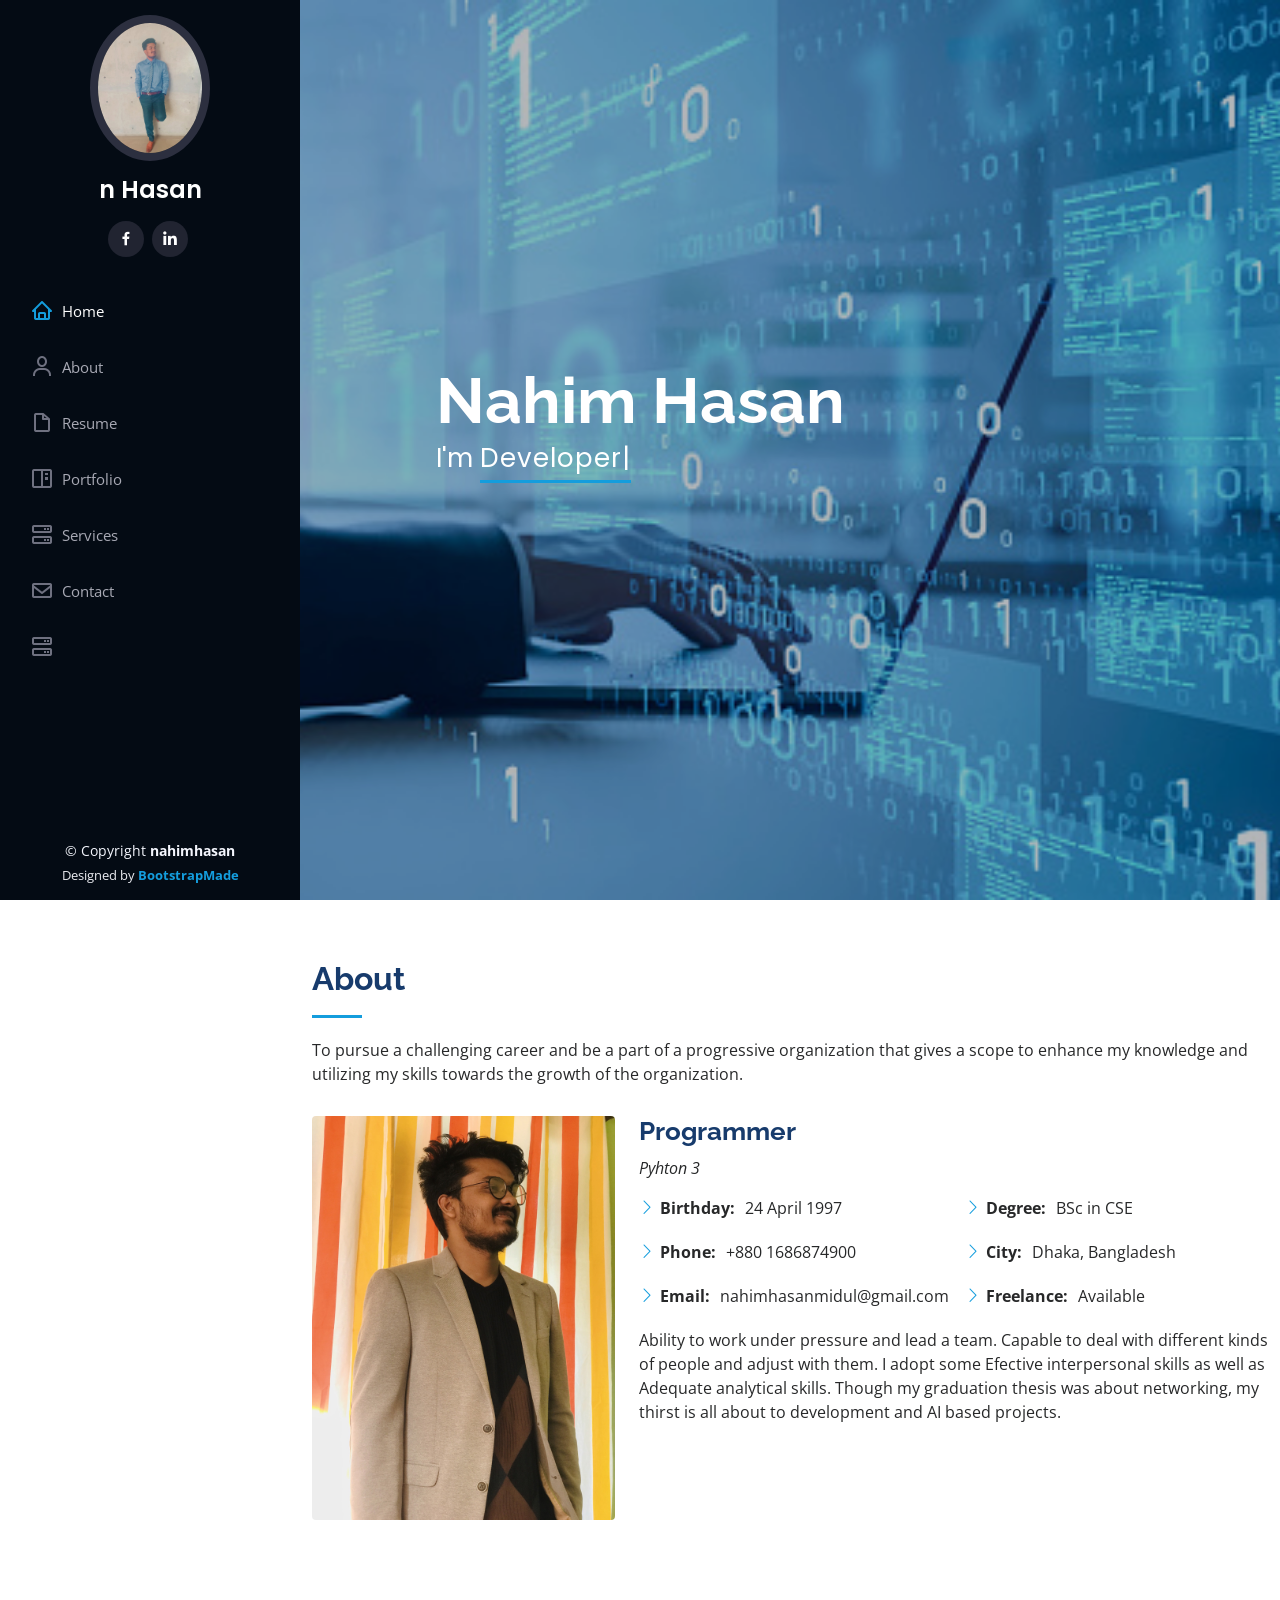
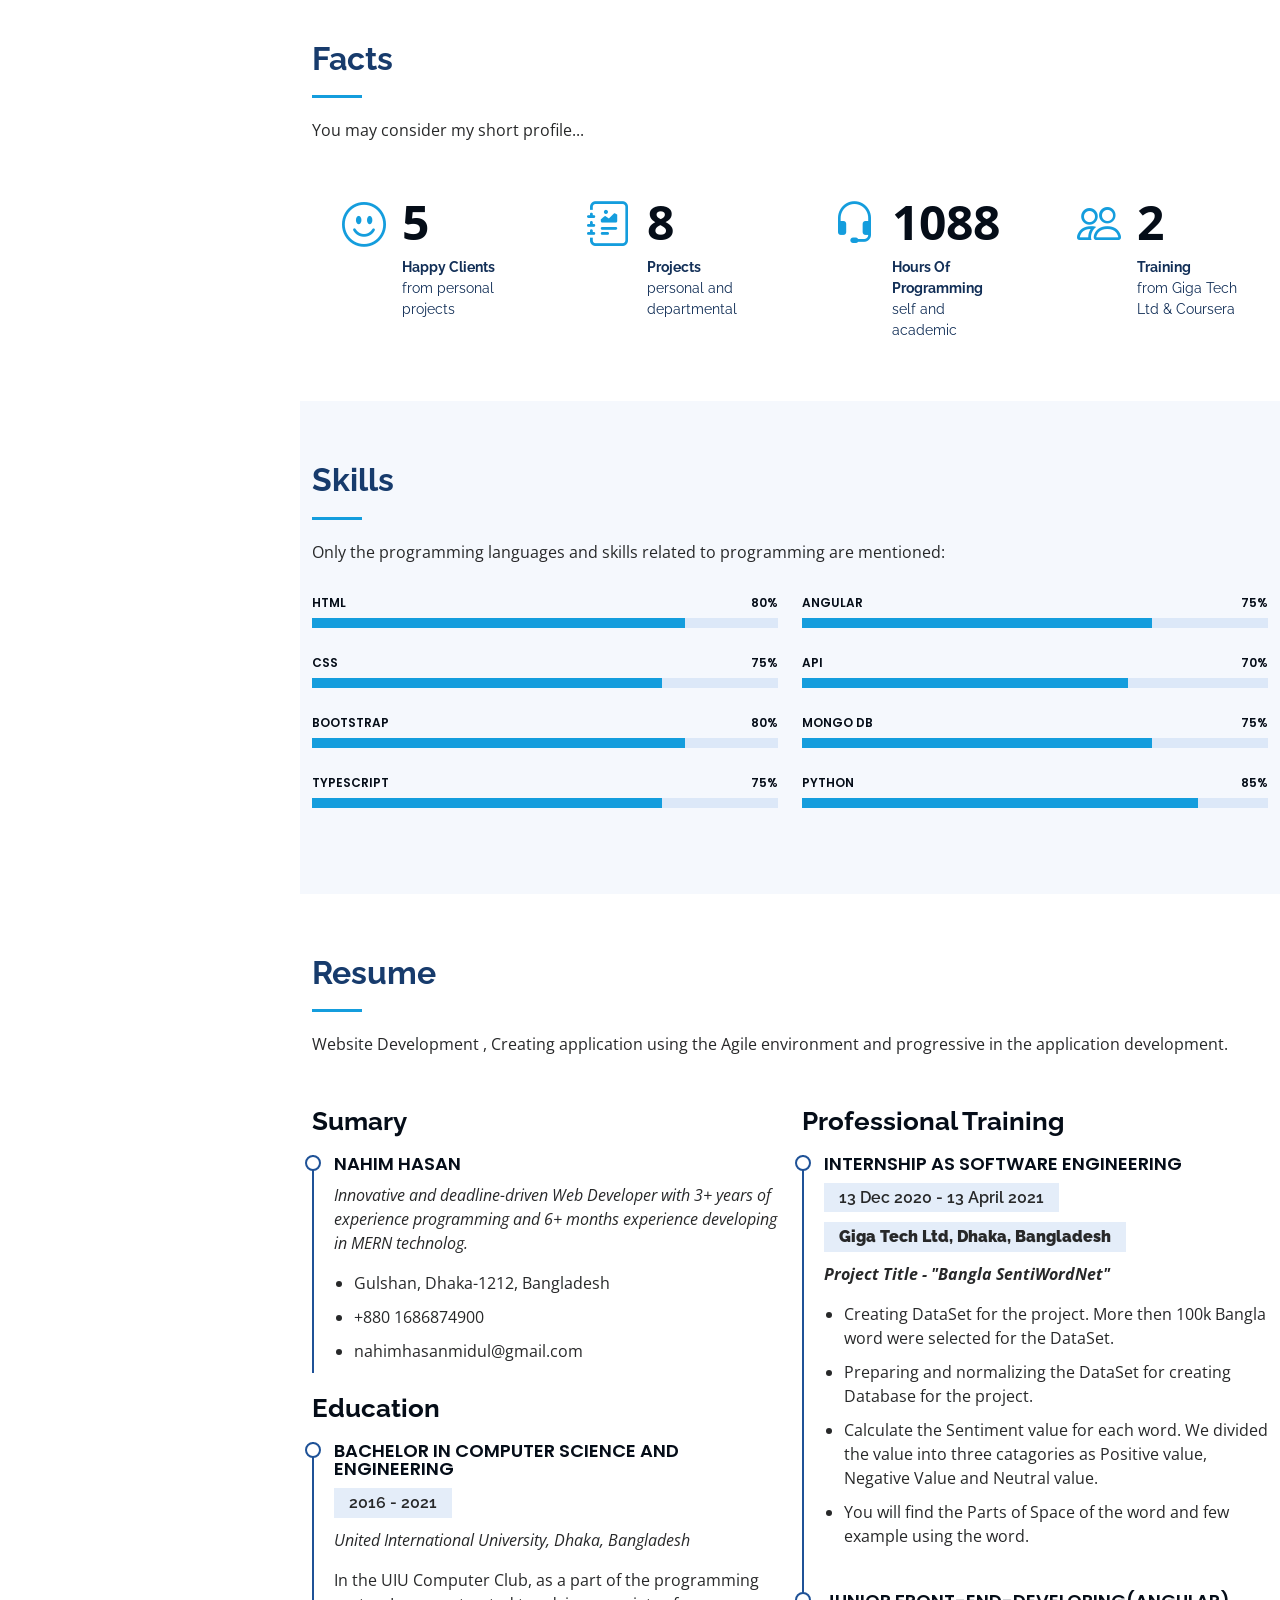
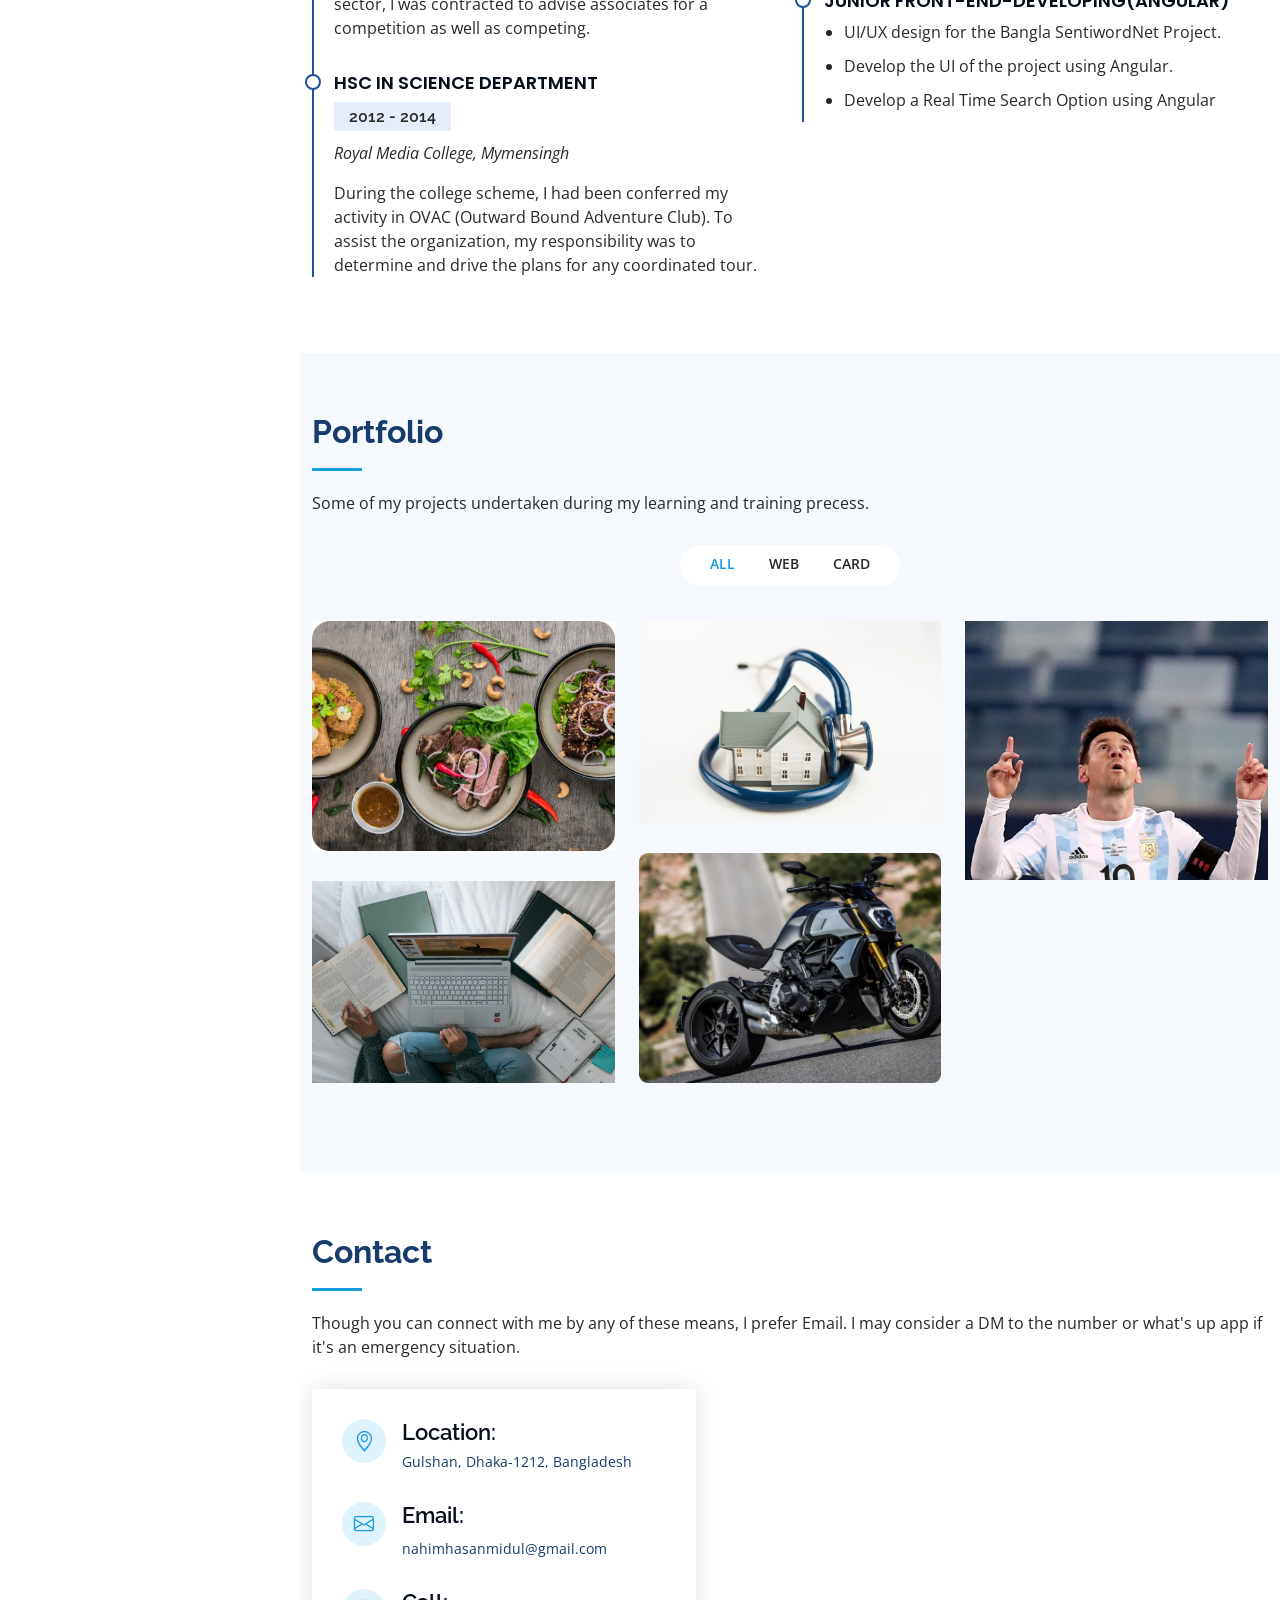
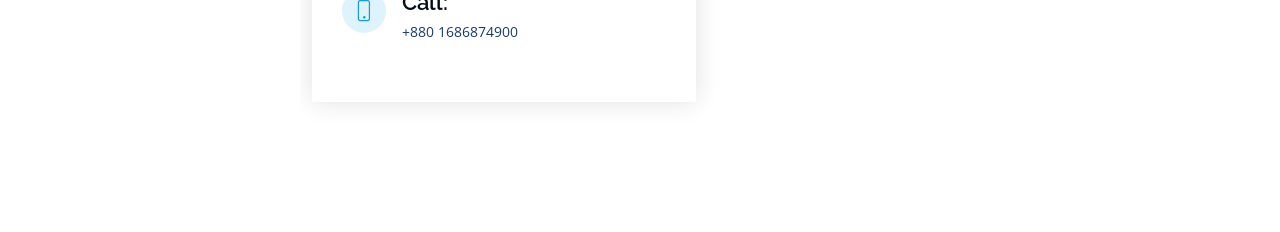
==== index.html @ bf4a4559 "first commit" ====
<!DOCTYPE html>
<html lang="en">
  <head>
    <meta charset="utf-8" />
    <meta content="width=device-width, initial-scale=1.0" name="viewport" />

    <title>NahimHasan - Portfolio</title>
    <meta content="" name="description" />
    <meta content="" name="keywords" />

    <!-- Favicons -->
    <link href="assets/img/favicon.png" rel="icon" />
    <link href="assets/img/apple-touch-icon.png" rel="apple-touch-icon" />

    <!-- Google Fonts -->
    <link
      href="https://fonts.googleapis.com/css?family=Open+Sans:300,300i,400,400i,600,600i,700,700i|Raleway:300,300i,400,400i,500,500i,600,600i,700,700i|Poppins:300,300i,400,400i,500,500i,600,600i,700,700i"
      rel="stylesheet"
    />

    <!-- Vendor CSS Files -->
    <link href="assets/vendor/aos/aos.css" rel="stylesheet" />
    <link
      href="assets/vendor/bootstrap/css/bootstrap.min.css"
      rel="stylesheet"
    />
    <link
      href="assets/vendor/bootstrap-icons/bootstrap-icons.css"
      rel="stylesheet"
    />
    <link href="assets/vendor/boxicons/css/boxicons.min.css" rel="stylesheet" />
    <link
      href="assets/vendor/glightbox/css/glightbox.min.css"
      rel="stylesheet"
    />
    <link href="assets/vendor/swiper/swiper-bundle.min.css" rel="stylesheet" />

    <!-- Template Main CSS File -->
    <link href="assets/css/style.css" rel="stylesheet" />
  </head>

  <body>
    <!-- ======= Mobile nav toggle button ======= -->
    <i class="bi bi-list mobile-nav-toggle d-xl-none"></i>

    <!-- ======= Header ======= -->
    <header id="header">
      <div class="d-flex flex-column">
        <div class="profile">
          <img
            src="assets/img/profile-img.jpg"
            alt=""
            class="img-fluid rounded-circle"
          />
          <h1 class="text-light"><a href="index.html">n Hasan</a></h1>
          <div class="social-links mt-3 text-center">
            <a
              href="https://www.facebook.com/nahimhasan.midul/"
              target="_blank"
              class="facebook"
              ><i class="bx bxl-facebook"></i
            ></a>
            <a
              href="https://www.linkedin.com/in/nahim-hasan-262433232/"
              target="_blank"
              class="linkedin"
              ><i class="bx bxl-linkedin"></i
            ></a>
          </div>
        </div>

        <nav id="navbar" class="nav-menu navbar">
          <ul>
            <li>
              <a href="#hero" class="nav-link scrollto active"
                ><i class="bx bx-home"></i> <span>Home</span></a
              >
            </li>
            <li>
              <a href="#about" class="nav-link scrollto"
                ><i class="bx bx-user"></i> <span>About</span></a
              >
            </li>
            <li>
              <a href="#resume" class="nav-link scrollto"
                ><i class="bx bx-file-blank"></i> <span>Resume</span></a
              >
            </li>
            <li>
              <a href="#portfolio" class="nav-link scrollto"
                ><i class="bx bx-book-content"></i> <span>Portfolio</span></a
              >
            </li>
            <li>
              <a href="#services" class="nav-link scrollto"
                ><i class="bx bx-server"></i> <span>Services</span></a
              >
            </li>

            <li>
              <a href="#contact" class="nav-link scrollto"
                ><i class="bx bx-envelope"></i> <span>Contact</span></a
              >
            </li>
            <li>
              <a href="#" class="nav-link scrollto"
                ><i class="bx bx-server"></i> <span></span
              ></a>
            </li>
          </ul>
        </nav>
        <!-- .nav-menu -->
      </div>
    </header>
    <!-- End Header -->

    <!-- ======= Hero Section ======= -->
    <section
      id="hero"
      class="d-flex flex-column justify-content-center align-items-center"
    >
      <div class="hero-container" data-aos="fade-in">
        <h1>Nahim Hasan</h1>
        <p>
          I'm
          <span class="typed" data-typed-items="Developer, Python Programmer"></span>
        </p>
      </div>
    </section>
    <!-- End Hero -->

    <main id="main">
      <!-- ======= About Section ======= -->
      <section id="about" class="about">
        <div class="container">
          <div class="section-title">
            <h2>About</h2>
            <p>
              To pursue a challenging career and be a part of a progressive organization
              that gives a scope to enhance my knowledge and utilizing my skills towards 
              the growth of the organization.
            </p>
          </div>

          <div class="row">
            <div class="col-lg-4" data-aos="fade-right">
              <img
                src="assets/img/profile-img2.jpg"
                class="img-fluid rounded"
                alt=""
              />
            </div>
            <div class="col-lg-8 pt-4 pt-lg-0 content" data-aos="fade-left">
              <h3>Programmer</h3>
              <p class="fst-italic">Pyhton 3</p>
              <div class="row">
                <div class="col-lg-6">
                  <ul>
                    <li>
                      <i class="bi bi-chevron-right"></i>
                      <strong>Birthday:</strong> <span>24 April 1997</span>
                    </li>
                    <li>
                      <i class="bi bi-chevron-right"></i>
                      <strong>Phone:</strong> <span>+880 1686874900</span>
                    </li>
                    <li>
                      <i class="bi bi-chevron-right"></i>
                      <strong>Email:</strong>
                      <span>nahimhasanmidul@gmail.com</span>
                    </li>
                  </ul>
                </div>
                <div class="col-lg-6">
                  <ul>
                    <li>
                      <i class="bi bi-chevron-right"></i>
                      <strong>Degree:</strong> <span>BSc in CSE</span>
                    </li>
                    <li>
                      <i class="bi bi-chevron-right"></i>
                      <strong>City:</strong> <span>Dhaka, Bangladesh</span>
                    </li>
                    <li>
                      <i class="bi bi-chevron-right"></i>
                      <strong>Freelance:</strong> <span>Available</span>
                    </li>
                  </ul>
                </div>
              </div>
              <p>
                Ability to work under pressure and lead a team. Capable to deal
                with different kinds of people and adjust with them. I adopt
                some Efective interpersonal skills as well as Adequate
                analytical skills. Though my graduation thesis was about
                networking, my thirst is all about to development and AI based
                projects.
              </p>
            </div>
          </div>
        </div>
      </section>
      <!-- End About Section -->

      <!-- ======= Facts Section ======= -->
      <section id="facts" class="facts">
        <div class="container">
          <div class="section-title">
            <h2>Facts</h2>
            <p>You may consider my short profile...</p>
          </div>

          <div class="row no-gutters">
            <div
              class="col-lg-3 col-md-6 d-md-flex align-items-md-stretch"
              data-aos="fade-up"
            >
              <div class="count-box">
                <i class="bi bi-emoji-smile"></i>
                <span
                  data-purecounter-start="0"
                  data-purecounter-end="5"
                  data-purecounter-duration=".5"
                  class="purecounter"
                ></span>
                <p>
                  <strong>Happy Clients</strong> <br />
                  from personal projects
                </p>
              </div>
            </div>

            <div
              class="col-lg-3 col-md-6 d-md-flex align-items-md-stretch"
              data-aos="fade-up"
              data-aos-delay="100"
            >
              <div class="count-box">
                <i class="bi bi-journal-richtext"></i>
                <span
                  data-purecounter-start="0"
                  data-purecounter-end="8"
                  data-purecounter-duration=".75"
                  class="purecounter"
                ></span>
                <p>
                  <strong>Projects</strong> <br />
                  personal and departmental
                </p>
              </div>
            </div>

            <div
              class="col-lg-3 col-md-6 d-md-flex align-items-md-stretch"
              data-aos="fade-up"
              data-aos-delay="200"
            >
              <div class="count-box">
                <i class="bi bi-headset"></i>
                <span
                  data-purecounter-start="0"
                  data-purecounter-end="1450"
                  data-purecounter-duration="1"
                  class="purecounter"
                ></span>
                <p>
                  <strong>Hours Of Programming</strong> <br />
                  self and academic
                </p>
              </div>
            </div>

            <div
              class="col-lg-3 col-md-6 d-md-flex align-items-md-stretch"
              data-aos="fade-up"
              data-aos-delay="300"
            >
              <div class="count-box">
                <i class="bi bi-people"></i>
                <span
                  data-purecounter-start="0"
                  data-purecounter-end="2"
                  data-purecounter-duration=".5"
                  class="purecounter"
                ></span>
                <p>
                  <strong>Training</strong> <br />
                  from Giga Tech Ltd & Coursera
                </p>
              </div>
            </div>
          </div>
        </div>
      </section>
      <!-- End Facts Section -->

      <!-- ======= Skills Section ======= -->
      <section id="skills" class="skills section-bg">
        <div class="container">
          <div class="section-title">
            <h2>Skills</h2>
            <p>
              Only the programming languages and skills related to programming
              are mentioned:
            </p>
          </div>

          <div class="row skills-content">
            <div class="col-lg-6" data-aos="fade-up">
              <div class="progress">
                <span class="skill">HTML <i class="val">80%</i></span>
                <div class="progress-bar-wrap">
                  <div
                    class="progress-bar"
                    role="progressbar"
                    aria-valuenow="80"
                    aria-valuemin="0"
                    aria-valuemax="100"
                  ></div>
                </div>
              </div>

              <div class="progress">
                <span class="skill">CSS <i class="val">75%</i></span>
                <div class="progress-bar-wrap">
                  <div
                    class="progress-bar"
                    role="progressbar"
                    aria-valuenow="75"
                    aria-valuemin="0"
                    aria-valuemax="100"
                  ></div>
                </div>
              </div>
              <div class="progress">
                <span class="skill">BOOTSTRAP <i class="val">80%</i></span>
                <div class="progress-bar-wrap">
                  <div
                    class="progress-bar"
                    role="progressbar"
                    aria-valuenow="80"
                    aria-valuemin="0"
                    aria-valuemax="100"
                  ></div>
                </div>
              </div>

              <div class="progress">
                <span class="skill">TypeScript <i class="val">75%</i></span>
                <div class="progress-bar-wrap">
                  <div
                    class="progress-bar"
                    role="progressbar"
                    aria-valuenow="75"
                    aria-valuemin="0"
                    aria-valuemax="100"
                  ></div>
                </div>
              </div>
            </div>

            <div class="col-lg-6" data-aos="fade-up" data-aos-delay="100">
              <div class="progress">
                <span class="skill">Angular <i class="val">75%</i></span>
                <div class="progress-bar-wrap">
                  <div
                    class="progress-bar"
                    role="progressbar"
                    aria-valuenow="75"
                    aria-valuemin="0"
                    aria-valuemax="100"
                  ></div>
                </div>
              </div>
              <div class="progress">
                <span class="skill">API <i class="val">70%</i></span>
                <div class="progress-bar-wrap">
                  <div
                    class="progress-bar"
                    role="progressbar"
                    aria-valuenow="70"
                    aria-valuemin="0"
                    aria-valuemax="100"
                  ></div>
                </div>
              </div>

              <div class="progress">
                <span class="skill">MONGO DB <i class="val">75%</i></span>
                <div class="progress-bar-wrap">
                  <div
                    class="progress-bar"
                    role="progressbar"
                    aria-valuenow="75"
                    aria-valuemin="0"
                    aria-valuemax="100"
                  ></div>
                </div>
              </div>

              <div class="progress">
                <span class="skill">Python <i class="val">85%</i></span>
                <div class="progress-bar-wrap">
                  <div
                    class="progress-bar"
                    role="progressbar"
                    aria-valuenow="85"
                    aria-valuemin="0"
                    aria-valuemax="100"
                  ></div>
                </div>
              </div>
            </div>
          </div>
        </div>
      </section>
      <!-- End Skills Section -->

      <!-- ======= Resume Section ======= -->
      <section id="resume" class="resume">
        <div class="container">
          <div class="section-title">
            <h2>Resume</h2>
            <p>
              Website Development , Creating application using the Agile
              environment and progressive in the application development.
            </p>
          </div>

          <div class="row">
            <div class="col-lg-6" data-aos="fade-up">
              <h3 class="resume-title">Sumary</h3>
              <div class="resume-item pb-0">
                <h4>Nahim Hasan</h4>
                <p>
                  <em
                    >Innovative and deadline-driven Web Developer with 3+ years
                    of experience programming and 6+ months experience
                    developing in MERN technolog.</em
                  >
                </p>
                <ul>
                  <li>Gulshan, Dhaka-1212, Bangladesh</li>
                  <li>+880 1686874900</li>
                  <li>nahimhasanmidul@gmail.com</li>
                </ul>
              </div>

              <h3 class="resume-title">Education</h3>
              <div class="resume-item">
                <h4>Bachelor in Computer Science and Engineering</h4>
                <h5>2016 - 2021</h5>
                <p>
                  <em>United International University, Dhaka, Bangladesh</em>
                </p>
                <p>
                  In the UIU Computer Club, as a part of the programming sector,
                  I was contracted to advise associates for a competition as
                  well as competing.
                </p>
              </div>
              <div class="resume-item">
                <h4>HSC in Science Department</h4>
                <h5>2012 - 2014</h5>
                <p><em>Royal Media College, Mymensingh</em></p>
                <p>
                  During the college scheme, I had been conferred my activity in
                  OVAC (Outward Bound Adventure Club). To assist the
                  organization, my responsibility was to determine and drive the
                  plans for any coordinated tour.
                </p>
              </div>
            </div>
            <div class="col-lg-6" data-aos="fade-up" data-aos-delay="100">
              <h3 class="resume-title">Professional Training</h3>
              <div class="resume-item">
                <h4>Internship as Software Engineering</h4>
                <h5> 13 Dec 2020 - 13 April 2021 </h5>
                <h5> <b>Giga Tech Ltd, Dhaka, Bangladesh </b></h5>
                <p><em> <b>Project Title - "Bangla SentiWordNet" </b></em></p>
                <ul>
                  <li>
                    Creating DataSet for the project. More then 100k Bangla word were selected for the DataSet. 
                  </li>
                  <li>
                    Preparing and normalizing the DataSet for creating Database for the project. 
                  </li>
                  <li>
                    Calculate the Sentiment value for each word. We divided the value into three catagories as 
                    Positive value, Negative Value and Neutral value.
                  </li>
                  <li>
                    You will find the Parts of Space of the word and few example using the word. 
                  </li>
                </ul>
              </div>
              <div class="resume-item">
                <h4>Junior Front-End-Developing(Angular)</h4>
                <ul>
                  <li>
                    UI/UX design for the Bangla SentiwordNet Project.
                  </li>
                  <li>
                    Develop the UI of the project using Angular.
                  </li>
                  <li>
                    Develop a Real Time Search Option using Angular
                  </li>
                </ul>
              </div>
            </div>
          </div>
        </div>
      </section>
      <!-- End Resume Section -->

      <!-- ======= Portfolio Section ======= -->
      <section id="portfolio" class="portfolio section-bg">
        <div class="container">
          <div class="section-title">
            <h2>Portfolio</h2>
            <p>
              Some of my projects undertaken during my learning and training
              precess.
            </p>
          </div>

          <div class="row" data-aos="fade-up">
            <div class="col-lg-12 d-flex justify-content-center">
              <ul id="portfolio-flters">
                <li data-filter="*" class="filter-active">All</li>
                <li data-filter=".filter-web">Web</li>
                <li data-filter=".filter-card">Card</li>
              </ul>
            </div>
          </div>

          <div
            class="row portfolio-container"
            data-aos="fade-up"
            data-aos-delay="100"
          >
            <div class="col-lg-4 col-md-6 portfolio-item filter-web">
              <div class="portfolio-wrap">
                <img
                  src="assets/img/food-network/Project Cover1.jpg"
                  class="img-fluid"
                  alt=""
                />
                <div class="portfolio-links">
                  <a
                    href="assets/img/food-network/Project Cover1.jpg"
                    data-gallery="portfolioGallery"
                    class="portfolio-lightbox"
                    title="Website of a food network !"
                    ><i class="bx bx-plus"></i
                  ></a>
                  <a
                    href=""
                    target="_blank"
                    title="More Details"
                    ><i class="bx bx-link"></i
                  ></a>
                </div>
              </div>
            </div>

            <div class="col-lg-4 col-md-6 portfolio-item filter-web">
              <div class="portfolio-wrap">
                <img src="assets/img/medL/medL1.png" class="img-fluid" alt="" />
                <div class="portfolio-links">
                  <a
                    href="assets/img/medL/medL1.png"
                    data-gallery="portfolioGallery"
                    class="portfolio-lightbox"
                    title="Website of a medical system !"
                    ><i class="bx bx-plus"></i
                  ></a>
                  <a
                    href=""
                    target="_blank"
                    title="More Details"
                    ><i class="bx bx-link"></i
                  ></a>
                </div>
              </div>
            </div>

            <div class="col-lg-4 col-md-6 portfolio-item filter-card">
              <div class="portfolio-wrap">
                <img
                  src="assets/img/players/player-2.png"
                  class="img-fluid"
                  alt=""
                />
                <div class="portfolio-links">
                  <a
                    href="assets/img/players/player-2.png"
                    data-gallery="portfolioGallery"
                    class="portfolio-lightbox"
                    title="Card of top football players !"
                    ><i class="bx bx-plus"></i
                  ></a>
                  <a
                    href=""
                    target="_blank"
                    title="More Details"
                    ><i class="bx bx-link"></i
                  ></a>
                </div>
              </div>
            </div>

            <div class="col-lg-4 col-md-6 portfolio-item filter-card">
              <div class="portfolio-wrap">
                <img
                  src="assets/img/bike/bike-1.png"
                  class="img-fluid"
                  alt=""
                />
                <div class="portfolio-links">
                  <a
                    href="assets/img/bike/bike-1.png"
                    data-gallery="portfolioGallery"
                    class="portfolio-lightbox"
                    title="Card of a bike store !"
                    ><i class="bx bx-plus"></i
                  ></a>
                  <a
                    href=""
                    target="_blank"
                    title="More Details"
                    ><i class="bx bx-link"></i
                  ></a>
                </div>
              </div>
            </div>

            <div class="col-lg-4 col-md-6 portfolio-item filter-web">
              <div class="portfolio-wrap">
                <img
                  src="assets/img/Esoft-skill/soft-skill1.png"
                  class="img-fluid"
                  alt=""
                />
                <div class="portfolio-links">
                  <a
                    href="assets/img/Esoft-skill/soft-skill1.png"
                    data-gallery="portfolioGallery"
                    class="portfolio-lightbox"
                    title="Website of a soft-skill development organization !"
                    ><i class="bx bx-plus"></i
                  ></a>
                  <a
                    href=""
                    target="_blank"
                    title="More Details"
                    ><i class="bx bx-link"></i
                  ></a>
                </div>
              </div>
            </div>
          </div>
        </div>
      </section>
      <!-- End Portfolio Section -->

      <!-- ======= Contact Section ======= -->
      <section id="contact" class="contact">
        <div class="container">
          <div class="section-title">
            <h2>Contact</h2>
            <p>
              Though you can connect with me by any of these means, I prefer
              Email. I may consider a DM to the number or what's up app if it's
              an emergency situation.
            </p>
          </div>

          <div class="row" data-aos="fade-in">
            <div class="col-lg-5 d-flex align-items-stretch">
              <div class="info">
                <div class="address">
                  <i class="bi bi-geo-alt"></i>
                  <h4>Location:</h4>
                  <p>Gulshan, Dhaka-1212, Bangladesh</p>
                </div>

                <div class="email">
                  <i class="bi bi-envelope"></i>
                  <h4>Email:</h4>
                  <p>nahimhasanmidul@gmail.com</p>
                </div>

                <div class="phone">
                  <i class="bi bi-phone"></i>
                  <h4>Call:</h4>
                  <p>+880 1686874900</p>
                </div>
              </div>
            </div>

            <div class="col-lg-7 mt-5 mt-lg-0 d-flex align-items-stretch">
              <iframe
                src="https://www.google.com/maps/embed?pb=!1m18!1m12!1m3!1d42027.10940700553!2d90.3934902968884!3d23.79248331293445!2m3!1f0!2f0!3f0!3m2!1i1024!2i768!4f13.1!3m3!1m2!1s0x3755c7a0f70deb73%3A0x30c36498f90fe23!2sGulshan%2C%20Dhaka!5e0!3m2!1sen!2sbd!4v1635110805602!5m2!1sen!2sbd"
                frameborder="0"
                style="border: 0; width: 100%; height: 300px"
                allowfullscreen
              ></iframe>
              <!-- <form
                action="forms/contact.php"
                method="post"
                role="form"
                class="php-email-form"
              >
                <div class="row">
                  <div class="form-group col-md-6">
                    <label for="name">Your Name</label>
                    <input
                      type="text"
                      name="name"
                      class="form-control"
                      id="name"
                      required
                    />
                  </div>
                  <div class="form-group col-md-6">
                    <label for="name">Your Email</label>
                    <input
                      type="email"
                      class="form-control"
                      name="email"
                      id="email"
                      required
                    />
                  </div>
                </div>
                <div class="form-group">
                  <label for="name">Subject</label>
                  <input
                    type="text"
                    class="form-control"
                    name="subject"
                    id="subject"
                    required
                  />
                </div>
                <div class="form-group">
                  <label for="name">Message</label>
                  <textarea
                    class="form-control"
                    name="message"
                    rows="10"
                    required
                  ></textarea>
                </div>
                <div class="my-3">
                  <div class="loading">Loading</div>
                  <div class="error-message"></div>
                  <div class="sent-message">
                    Your message has been sent. Thank you!
                  </div>
                </div>
                <div class="text-center">
                  <button type="submit">Send Message</button>
                </div>
              </form> -->
            </div>
          </div>
        </div>
      </section>
      <!-- End Contact Section -->
    </main>
    <!-- End #main -->

    <!-- ======= Footer ======= -->
    <footer id="footer">
      <div class="container">
        <div class="copyright">
          &copy; Copyright <strong><span>nahimhasan</span></strong>
        </div>
        <div class="credits">
          Designed by
          <a href="https://bootstrapmade.com/"> <b>BootstrapMade</b> </a>
        </div>
      </div>
    </footer>
    <!-- End  Footer -->

    <a
      href="#"
      class="back-to-top d-flex align-items-center justify-content-center"
      ><i class="bi bi-arrow-up-short"></i
    ></a>

    <!-- Vendor JS Files -->
    <script src="assets/vendor/aos/aos.js"></script>
    <script src="assets/vendor/bootstrap/js/bootstrap.bundle.min.js"></script>
    <script src="assets/vendor/glightbox/js/glightbox.min.js"></script>
    <script src="assets/vendor/isotope-layout/isotope.pkgd.min.js"></script>
    <script src="assets/vendor/php-email-form/validate.js"></script>
    <script src="assets/vendor/purecounter/purecounter.js"></script>
    <script src="assets/vendor/swiper/swiper-bundle.min.js"></script>
    <script src="assets/vendor/typed.js/typed.min.js"></script>
    <script src="assets/vendor/waypoints/noframework.waypoints.js"></script>

    <!-- Template Main JS File -->
    <script src="assets/js/main.js"></script>
  </body>
</html>
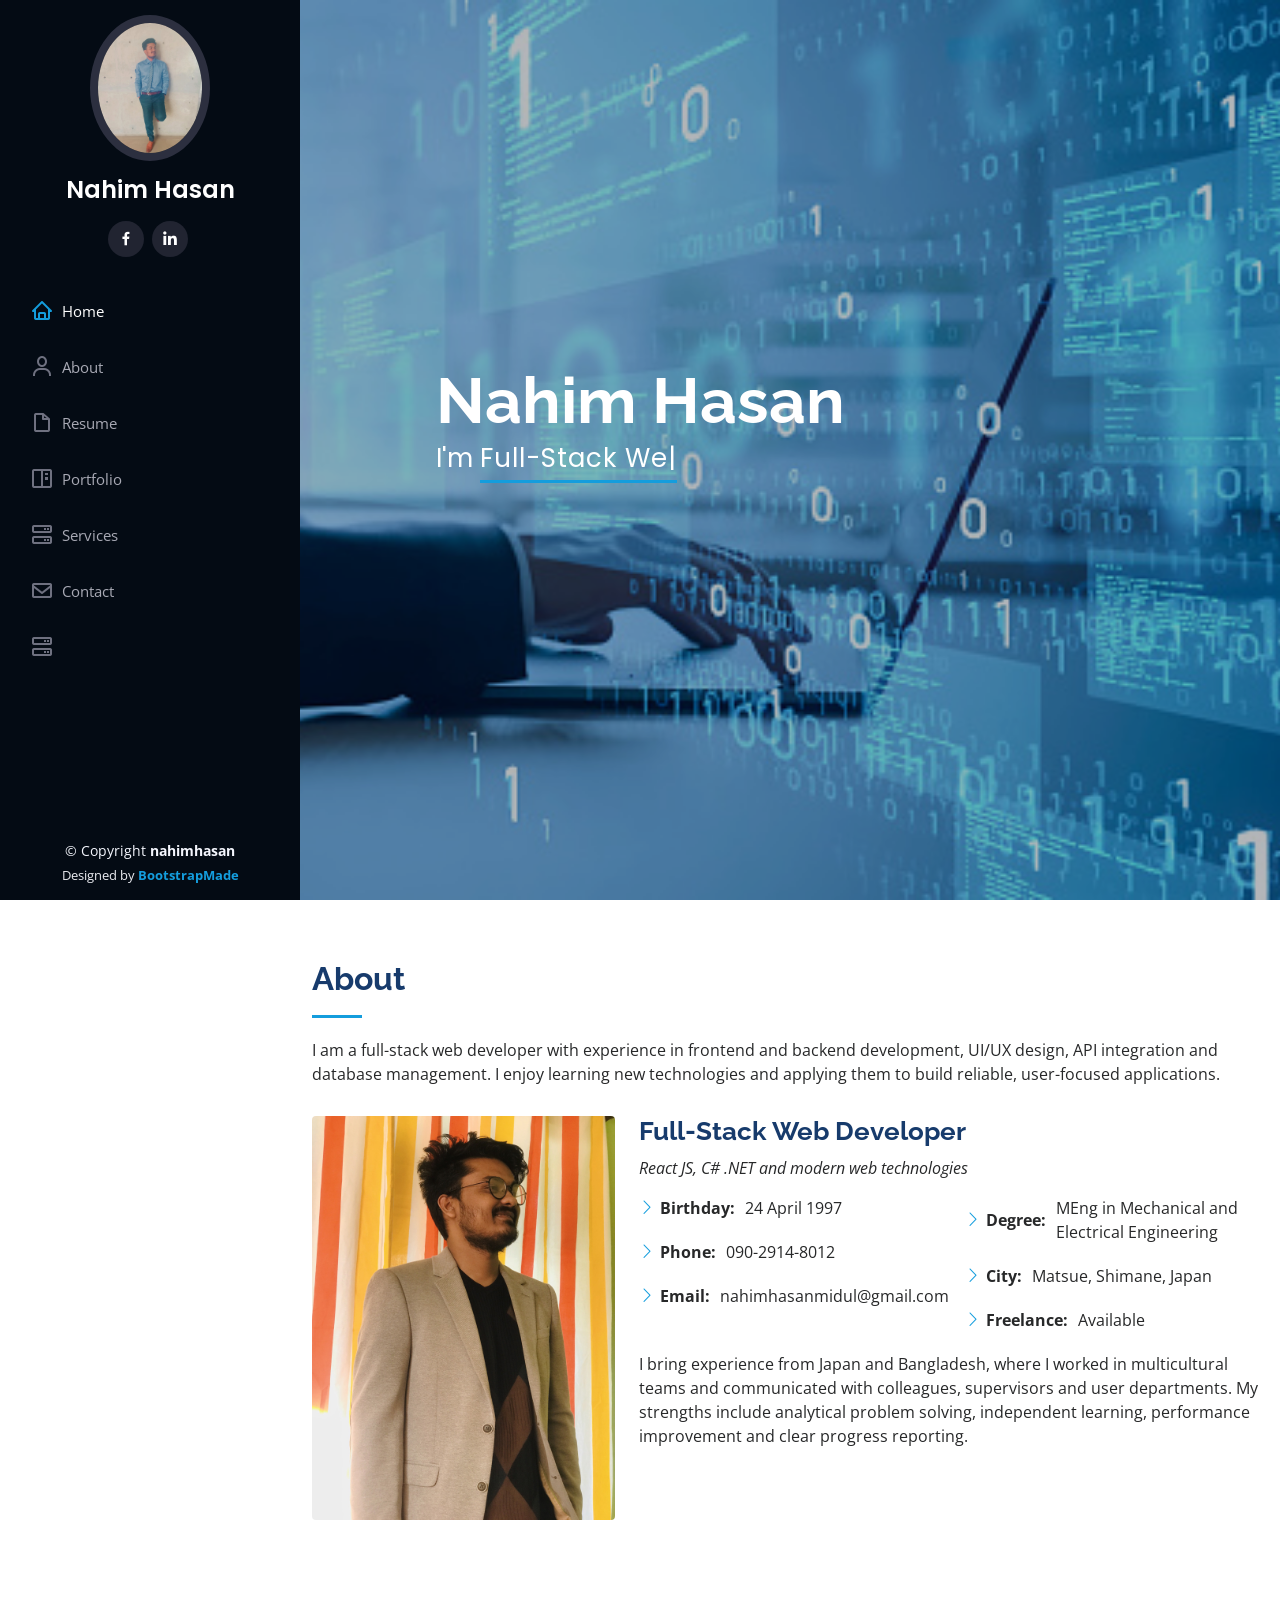
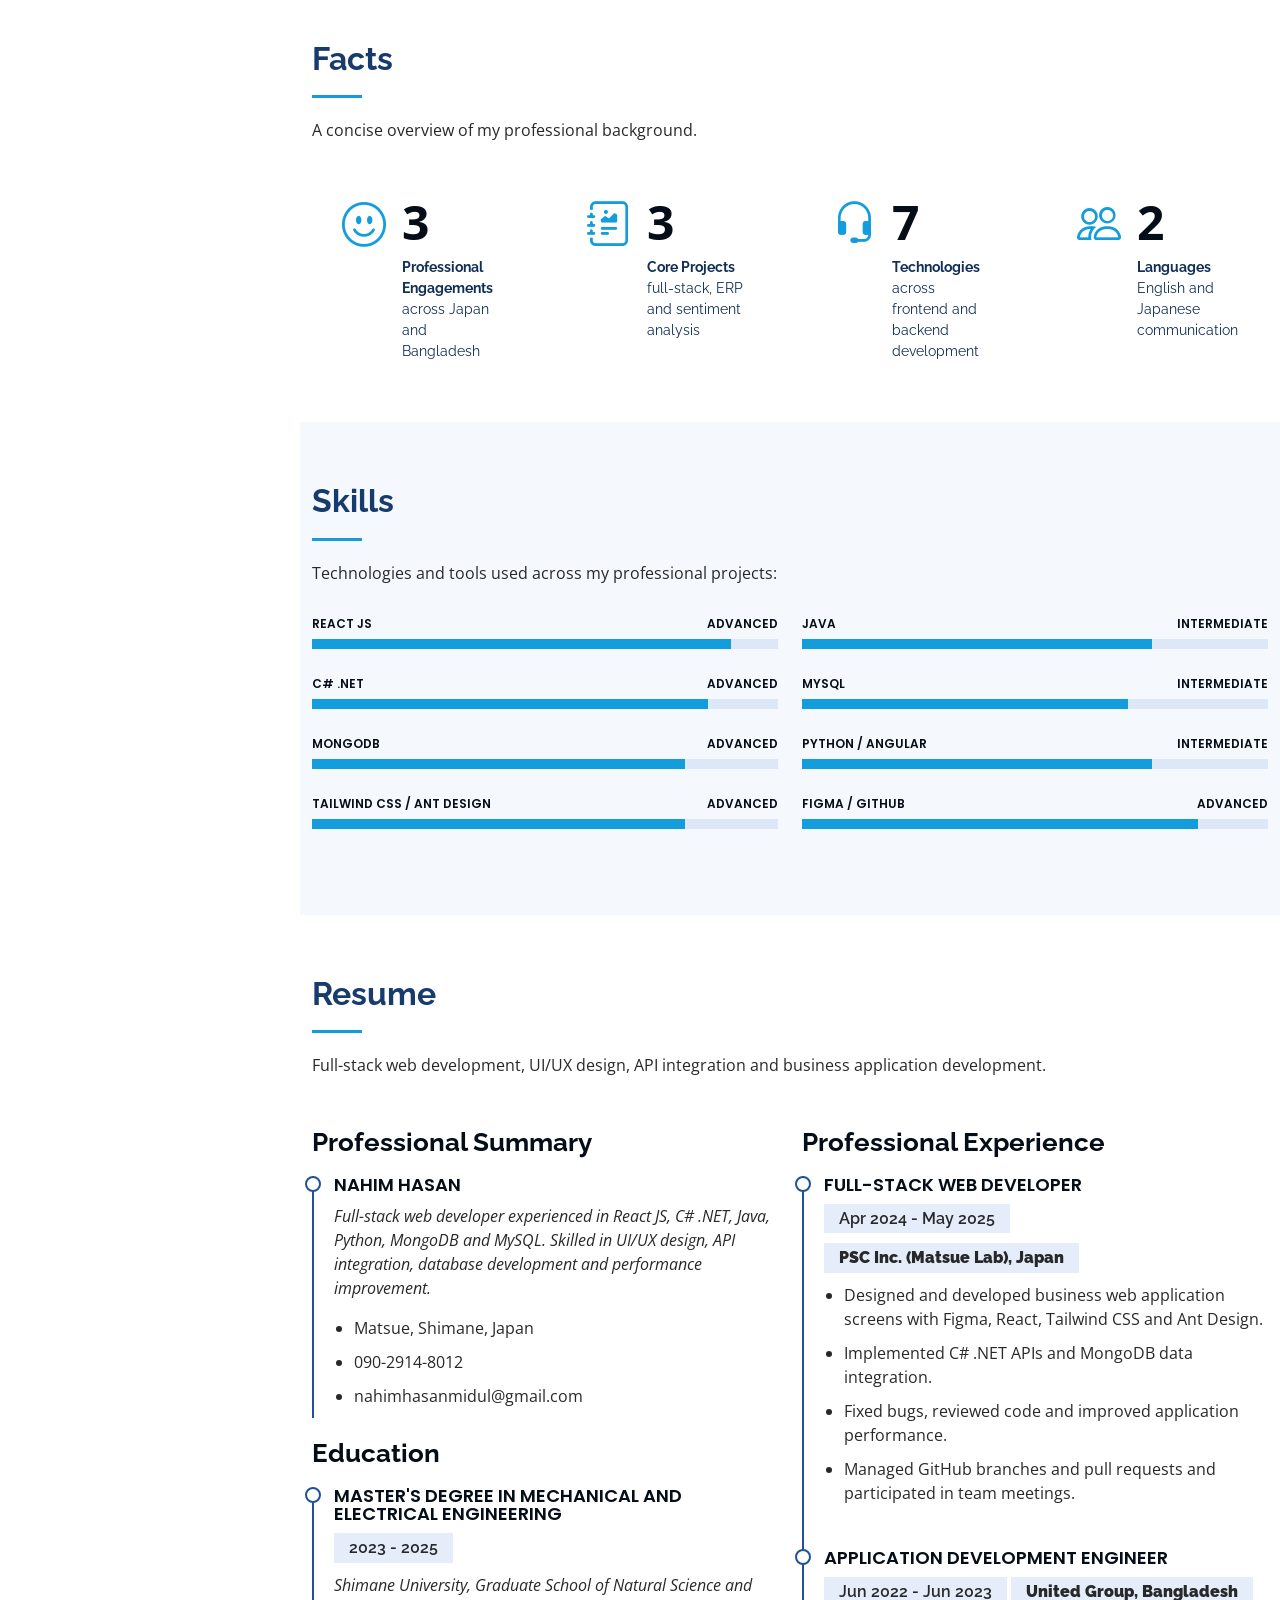
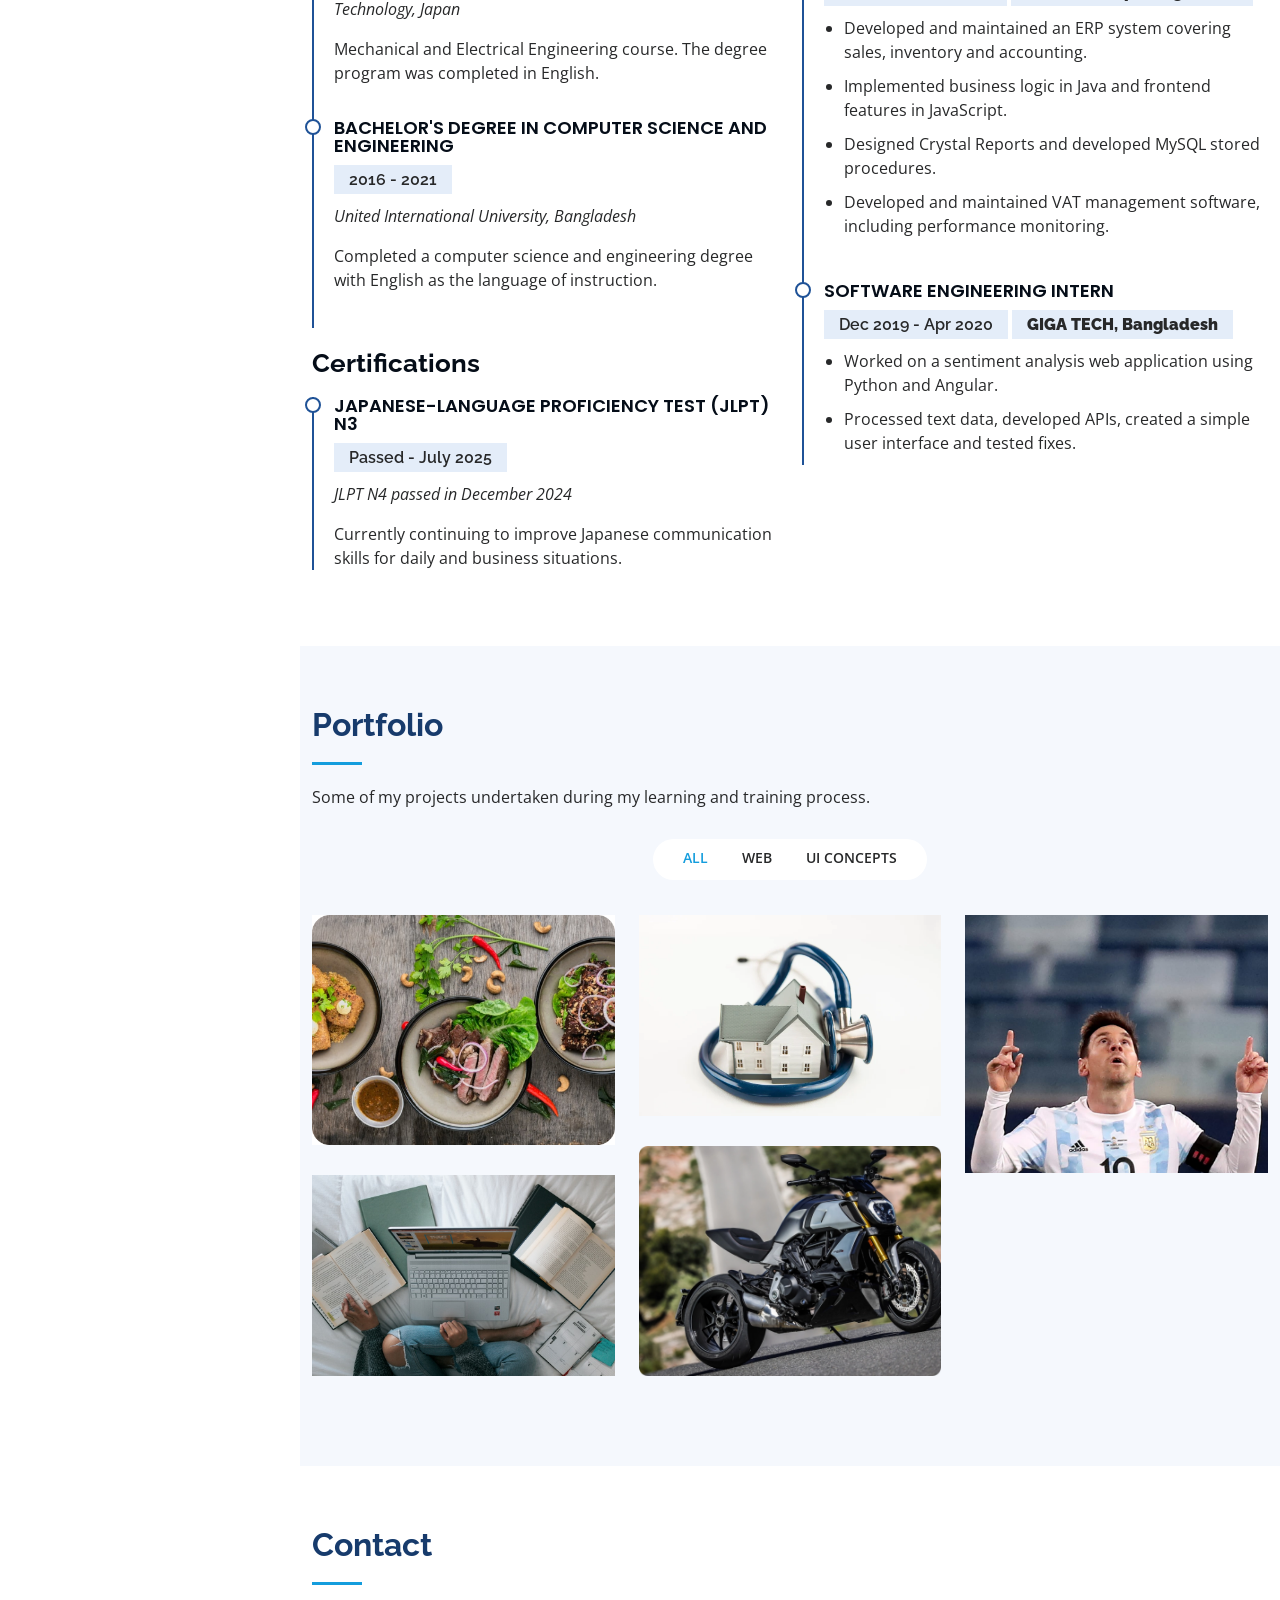
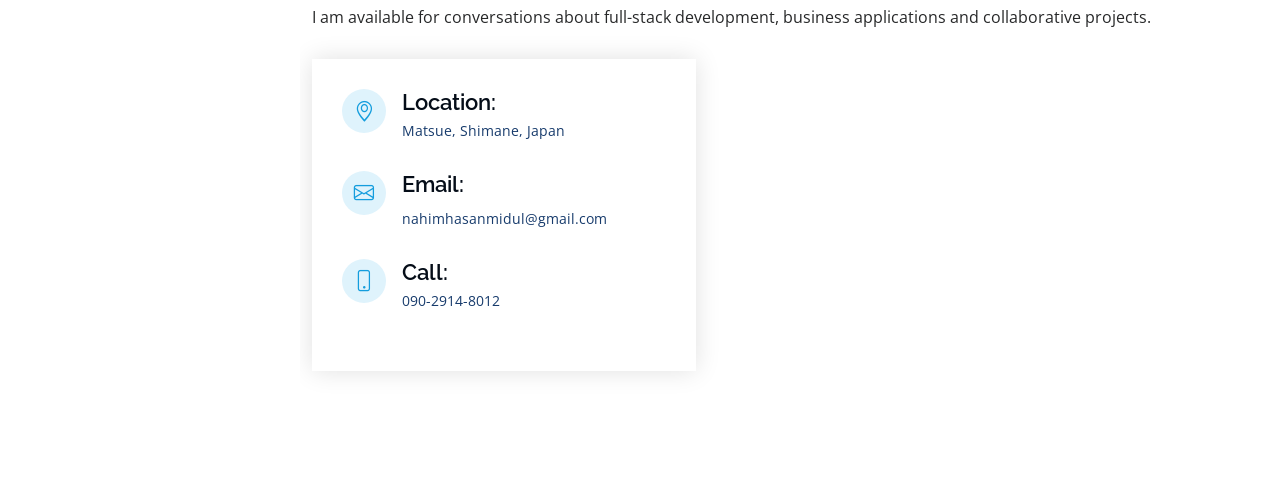
==== commit 7b4edf30: "Update portfolio with English resume content" ====
--- a/index.html
+++ b/index.html
@@ -4,9 +4,9 @@
     <meta charset="utf-8" />
     <meta content="width=device-width, initial-scale=1.0" name="viewport" />
 
-    <title>NahimHasan - Portfolio</title>
-    <meta content="" name="description" />
-    <meta content="" name="keywords" />
+    <title>Nahim Hasan | Full-Stack Web Developer</title>
+    <meta content="Portfolio of Nahim Hasan, a full-stack web developer with experience in React, C# .NET, Java, Python and database development." name="description" />
+    <meta content="Nahim Hasan, full-stack developer, React, C# .NET, MongoDB, Java, Python" name="keywords" />
 
     <!-- Favicons -->
     <link href="assets/img/favicon.png" rel="icon" />
@@ -52,7 +52,7 @@
             alt=""
             class="img-fluid rounded-circle"
           />
-          <h1 class="text-light"><a href="index.html">n Hasan</a></h1>
+          <h1 class="text-light"><a href="index.html">Nahim Hasan</a></h1>
           <div class="social-links mt-3 text-center">
             <a
               href="https://www.facebook.com/nahimhasan.midul/"
@@ -123,7 +123,7 @@
         <h1>Nahim Hasan</h1>
         <p>
           I'm
-          <span class="typed" data-typed-items="Developer, Python Programmer"></span>
+          <span class="typed" data-typed-items="Full-Stack Web Developer, React Developer, C# .NET Developer"></span>
         </p>
       </div>
     </section>
@@ -136,9 +136,9 @@
           <div class="section-title">
             <h2>About</h2>
             <p>
-              To pursue a challenging career and be a part of a progressive organization
-              that gives a scope to enhance my knowledge and utilizing my skills towards 
-              the growth of the organization.
+              I am a full-stack web developer with experience in frontend and backend development,
+              UI/UX design, API integration and database management. I enjoy learning new
+              technologies and applying them to build reliable, user-focused applications.
             </p>
           </div>
 
@@ -151,8 +151,8 @@
               />
             </div>
             <div class="col-lg-8 pt-4 pt-lg-0 content" data-aos="fade-left">
-              <h3>Programmer</h3>
-              <p class="fst-italic">Pyhton 3</p>
+              <h3>Full-Stack Web Developer</h3>
+              <p class="fst-italic">React JS, C# .NET and modern web technologies</p>
               <div class="row">
                 <div class="col-lg-6">
                   <ul>
@@ -162,7 +162,7 @@
                     </li>
                     <li>
                       <i class="bi bi-chevron-right"></i>
-                      <strong>Phone:</strong> <span>+880 1686874900</span>
+                      <strong>Phone:</strong> <span>090-2914-8012</span>
                     </li>
                     <li>
                       <i class="bi bi-chevron-right"></i>
@@ -175,11 +175,11 @@
                   <ul>
                     <li>
                       <i class="bi bi-chevron-right"></i>
-                      <strong>Degree:</strong> <span>BSc in CSE</span>
+                      <strong>Degree:</strong> <span>MEng in Mechanical and Electrical Engineering</span>
                     </li>
                     <li>
                       <i class="bi bi-chevron-right"></i>
-                      <strong>City:</strong> <span>Dhaka, Bangladesh</span>
+                      <strong>City:</strong> <span>Matsue, Shimane, Japan</span>
                     </li>
                     <li>
                       <i class="bi bi-chevron-right"></i>
@@ -189,12 +189,10 @@
                 </div>
               </div>
               <p>
-                Ability to work under pressure and lead a team. Capable to deal
-                with different kinds of people and adjust with them. I adopt
-                some Efective interpersonal skills as well as Adequate
-                analytical skills. Though my graduation thesis was about
-                networking, my thirst is all about to development and AI based
-                projects.
+                I bring experience from Japan and Bangladesh, where I worked in multicultural
+                teams and communicated with colleagues, supervisors and user departments.
+                My strengths include analytical problem solving, independent learning,
+                performance improvement and clear progress reporting.
               </p>
             </div>
           </div>
@@ -207,7 +205,7 @@
         <div class="container">
           <div class="section-title">
             <h2>Facts</h2>
-            <p>You may consider my short profile...</p>
+            <p>A concise overview of my professional background.</p>
           </div>
 
           <div class="row no-gutters">
@@ -219,13 +217,13 @@
                 <i class="bi bi-emoji-smile"></i>
                 <span
                   data-purecounter-start="0"
-                  data-purecounter-end="5"
+                  data-purecounter-end="3"
                   data-purecounter-duration=".5"
                   class="purecounter"
                 ></span>
                 <p>
-                  <strong>Happy Clients</strong> <br />
-                  from personal projects
+                  <strong>Professional Engagements</strong> <br />
+                  across Japan and Bangladesh
                 </p>
               </div>
             </div>
@@ -239,13 +237,13 @@
                 <i class="bi bi-journal-richtext"></i>
                 <span
                   data-purecounter-start="0"
-                  data-purecounter-end="8"
+                  data-purecounter-end="3"
                   data-purecounter-duration=".75"
                   class="purecounter"
                 ></span>
                 <p>
-                  <strong>Projects</strong> <br />
-                  personal and departmental
+                  <strong>Core Projects</strong> <br />
+                  full-stack, ERP and sentiment analysis
                 </p>
               </div>
             </div>
@@ -259,13 +257,13 @@
                 <i class="bi bi-headset"></i>
                 <span
                   data-purecounter-start="0"
-                  data-purecounter-end="1450"
+                  data-purecounter-end="10"
                   data-purecounter-duration="1"
                   class="purecounter"
                 ></span>
                 <p>
-                  <strong>Hours Of Programming</strong> <br />
-                  self and academic
+                  <strong>Technologies</strong> <br />
+                  across frontend and backend development
                 </p>
               </div>
             </div>
@@ -284,8 +282,8 @@
                   class="purecounter"
                 ></span>
                 <p>
-                  <strong>Training</strong> <br />
-                  from Giga Tech Ltd & Coursera
+                  <strong>Languages</strong> <br />
+                  English and Japanese communication
                 </p>
               </div>
             </div>
@@ -300,15 +298,39 @@
           <div class="section-title">
             <h2>Skills</h2>
             <p>
-              Only the programming languages and skills related to programming
-              are mentioned:
+              Technologies and tools used across my professional projects:
             </p>
           </div>
 
           <div class="row skills-content">
             <div class="col-lg-6" data-aos="fade-up">
               <div class="progress">
-                <span class="skill">HTML <i class="val">80%</i></span>
+                <span class="skill">React JS <i class="val">Advanced</i></span>
+                <div class="progress-bar-wrap">
+                  <div
+                    class="progress-bar"
+                    role="progressbar"
+                    aria-valuenow="90"
+                    aria-valuemin="0"
+                    aria-valuemax="100"
+                  ></div>
+                </div>
+              </div>
+
+              <div class="progress">
+                <span class="skill">C# .NET <i class="val">Advanced</i></span>
+                <div class="progress-bar-wrap">
+                  <div
+                    class="progress-bar"
+                    role="progressbar"
+                    aria-valuenow="85"
+                    aria-valuemin="0"
+                    aria-valuemax="100"
+                  ></div>
+                </div>
+              </div>
+              <div class="progress">
+                <span class="skill">MongoDB <i class="val">Advanced</i></span>
                 <div class="progress-bar-wrap">
                   <div
                     class="progress-bar"
@@ -321,7 +343,22 @@
               </div>
 
               <div class="progress">
-                <span class="skill">CSS <i class="val">75%</i></span>
+                <span class="skill">Tailwind CSS / Ant Design <i class="val">Advanced</i></span>
+                <div class="progress-bar-wrap">
+                  <div
+                    class="progress-bar"
+                    role="progressbar"
+                    aria-valuenow="80"
+                    aria-valuemin="0"
+                    aria-valuemax="100"
+                  ></div>
+                </div>
+              </div>
+            </div>
+
+            <div class="col-lg-6" data-aos="fade-up" data-aos-delay="100">
+              <div class="progress">
+                <span class="skill">Java <i class="val">Intermediate</i></span>
                 <div class="progress-bar-wrap">
                   <div
                     class="progress-bar"
@@ -333,12 +370,12 @@
                 </div>
               </div>
               <div class="progress">
-                <span class="skill">BOOTSTRAP <i class="val">80%</i></span>
+                <span class="skill">MySQL <i class="val">Intermediate</i></span>
                 <div class="progress-bar-wrap">
                   <div
                     class="progress-bar"
                     role="progressbar"
-                    aria-valuenow="80"
+                    aria-valuenow="70"
                     aria-valuemin="0"
                     aria-valuemax="100"
                   ></div>
@@ -346,7 +383,7 @@
               </div>
 
               <div class="progress">
-                <span class="skill">TypeScript <i class="val">75%</i></span>
+                <span class="skill">Python / Angular <i class="val">Intermediate</i></span>
                 <div class="progress-bar-wrap">
                   <div
                     class="progress-bar"
@@ -357,49 +394,9 @@
                   ></div>
                 </div>
               </div>
-            </div>
-
-            <div class="col-lg-6" data-aos="fade-up" data-aos-delay="100">
+
               <div class="progress">
-                <span class="skill">Angular <i class="val">75%</i></span>
-                <div class="progress-bar-wrap">
-                  <div
-                    class="progress-bar"
-                    role="progressbar"
-                    aria-valuenow="75"
-                    aria-valuemin="0"
-                    aria-valuemax="100"
-                  ></div>
-                </div>
-              </div>
-              <div class="progress">
-                <span class="skill">API <i class="val">70%</i></span>
-                <div class="progress-bar-wrap">
-                  <div
-                    class="progress-bar"
-                    role="progressbar"
-                    aria-valuenow="70"
-                    aria-valuemin="0"
-                    aria-valuemax="100"
-                  ></div>
-                </div>
-              </div>
-
-              <div class="progress">
-                <span class="skill">MONGO DB <i class="val">75%</i></span>
-                <div class="progress-bar-wrap">
-                  <div
-                    class="progress-bar"
-                    role="progressbar"
-                    aria-valuenow="75"
-                    aria-valuemin="0"
-                    aria-valuemax="100"
-                  ></div>
-                </div>
-              </div>
-
-              <div class="progress">
-                <span class="skill">Python <i class="val">85%</i></span>
+                <span class="skill">Figma / GitHub <i class="val">Advanced</i></span>
                 <div class="progress-bar-wrap">
                   <div
                     class="progress-bar"
@@ -422,90 +419,90 @@
           <div class="section-title">
             <h2>Resume</h2>
             <p>
-              Website Development , Creating application using the Agile
-              environment and progressive in the application development.
+              Full-stack web development, UI/UX design, API integration and
+              business application development.
             </p>
           </div>
 
           <div class="row">
             <div class="col-lg-6" data-aos="fade-up">
-              <h3 class="resume-title">Sumary</h3>
+              <h3 class="resume-title">Professional Summary</h3>
               <div class="resume-item pb-0">
                 <h4>Nahim Hasan</h4>
                 <p>
                   <em
-                    >Innovative and deadline-driven Web Developer with 3+ years
-                    of experience programming and 6+ months experience
-                    developing in MERN technolog.</em
+                    >Full-stack web developer experienced in React JS, C# .NET,
+                    Java, Python, MongoDB and MySQL. Skilled in UI/UX design,
+                    API integration, database development and performance improvement.</em
                   >
                 </p>
                 <ul>
-                  <li>Gulshan, Dhaka-1212, Bangladesh</li>
-                  <li>+880 1686874900</li>
+                  <li>Matsue, Shimane, Japan</li>
+                  <li>090-2914-8012</li>
                   <li>nahimhasanmidul@gmail.com</li>
                 </ul>
               </div>
 
               <h3 class="resume-title">Education</h3>
               <div class="resume-item">
-                <h4>Bachelor in Computer Science and Engineering</h4>
-                <h5>2016 - 2021</h5>
+                <h4>Master's Degree in Mechanical and Electrical Engineering</h4>
+                <h5>2023 - 2025</h5>
                 <p>
-                  <em>United International University, Dhaka, Bangladesh</em>
+                  <em>Shimane University, Graduate School of Natural Science and Technology, Japan</em>
                 </p>
                 <p>
-                  In the UIU Computer Club, as a part of the programming sector,
-                  I was contracted to advise associates for a competition as
-                  well as competing.
+                  Mechanical and Electrical Engineering course. The degree program
+                  was completed in English.
                 </p>
               </div>
               <div class="resume-item">
-                <h4>HSC in Science Department</h4>
-                <h5>2012 - 2014</h5>
-                <p><em>Royal Media College, Mymensingh</em></p>
+                <h4>Bachelor's Degree in Computer Science and Engineering</h4>
+                <h5>2016 - 2021</h5>
+                <p><em>United International University, Bangladesh</em></p>
                 <p>
-                  During the college scheme, I had been conferred my activity in
-                  OVAC (Outward Bound Adventure Club). To assist the
-                  organization, my responsibility was to determine and drive the
-                  plans for any coordinated tour.
+                  Completed a computer science and engineering degree with English
+                  as the language of instruction.
                 </p>
               </div>
+              <h3 class="resume-title">Certifications</h3>
+              <div class="resume-item">
+                <h4>Japanese-Language Proficiency Test (JLPT) N3</h4>
+                <h5>Passed - July 2025</h5>
+                <p><em>JLPT N4 passed in December 2024</em></p>
+                <p>Currently continuing to improve Japanese communication skills for daily and business situations.</p>
+              </div>
             </div>
             <div class="col-lg-6" data-aos="fade-up" data-aos-delay="100">
-              <h3 class="resume-title">Professional Training</h3>
+              <h3 class="resume-title">Professional Experience</h3>
               <div class="resume-item">
-                <h4>Internship as Software Engineering</h4>
-                <h5> 13 Dec 2020 - 13 April 2021 </h5>
-                <h5> <b>Giga Tech Ltd, Dhaka, Bangladesh </b></h5>
-                <p><em> <b>Project Title - "Bangla SentiWordNet" </b></em></p>
+                <h4>Full-Stack Web Developer</h4>
+                <h5>Apr 2024 - May 2025</h5>
+                <h5><b>PSC Inc. (Matsue Lab), Japan</b></h5>
                 <ul>
-                  <li>
-                    Creating DataSet for the project. More then 100k Bangla word were selected for the DataSet. 
-                  </li>
-                  <li>
-                    Preparing and normalizing the DataSet for creating Database for the project. 
-                  </li>
-                  <li>
-                    Calculate the Sentiment value for each word. We divided the value into three catagories as 
-                    Positive value, Negative Value and Neutral value.
-                  </li>
-                  <li>
-                    You will find the Parts of Space of the word and few example using the word. 
-                  </li>
+                  <li>Designed and developed business web application screens with Figma, React, Tailwind CSS and Ant Design.</li>
+                  <li>Implemented C# .NET APIs and MongoDB data integration.</li>
+                  <li>Fixed bugs, reviewed code and improved application performance.</li>
+                  <li>Managed GitHub branches and pull requests and participated in team meetings.</li>
                 </ul>
               </div>
               <div class="resume-item">
-                <h4>Junior Front-End-Developing(Angular)</h4>
+                <h4>Application Development Engineer</h4>
+                <h5>Jun 2022 - Jun 2023</h5>
+                <h5><b>United Group, Bangladesh</b></h5>
                 <ul>
-                  <li>
-                    UI/UX design for the Bangla SentiwordNet Project.
-                  </li>
-                  <li>
-                    Develop the UI of the project using Angular.
-                  </li>
-                  <li>
-                    Develop a Real Time Search Option using Angular
-                  </li>
+                  <li>Developed and maintained an ERP system covering sales, inventory and accounting.</li>
+                  <li>Implemented business logic in Java and frontend features in JavaScript.</li>
+                  <li>Designed Crystal Reports and developed MySQL stored procedures.</li>
+                  <li>Developed and maintained VAT management software, including performance monitoring.</li>
+                </ul>
+              </div>
+              <div class="resume-item">
+                <h4>Software Engineering Intern</h4>
+                <h5>Dec 2019 - Apr 2020</h5>
+                <h5><b>GIGA TECH, Bangladesh</b></h5>
+                <ul>
+                  <li>Worked on a sentiment analysis web application using Python and Angular.</li>
+                  <li>Processed text data, developed APIs, created a simple user interface and tested fixes.</li>
                 </ul>
               </div>
             </div>
@@ -521,7 +518,7 @@
             <h2>Portfolio</h2>
             <p>
               Some of my projects undertaken during my learning and training
-              precess.
+              process.
             </p>
           </div>
 
@@ -530,7 +527,7 @@
               <ul id="portfolio-flters">
                 <li data-filter="*" class="filter-active">All</li>
                 <li data-filter=".filter-web">Web</li>
-                <li data-filter=".filter-card">Card</li>
+                <li data-filter=".filter-card">UI Concepts</li>
               </ul>
             </div>
           </div>
@@ -671,9 +668,8 @@
           <div class="section-title">
             <h2>Contact</h2>
             <p>
-              Though you can connect with me by any of these means, I prefer
-              Email. I may consider a DM to the number or what's up app if it's
-              an emergency situation.
+              I am available for conversations about full-stack development,
+              business applications and collaborative projects.
             </p>
           </div>
 
@@ -683,7 +679,7 @@
                 <div class="address">
                   <i class="bi bi-geo-alt"></i>
                   <h4>Location:</h4>
-                  <p>Gulshan, Dhaka-1212, Bangladesh</p>
+                  <p>Matsue, Shimane, Japan</p>
                 </div>
 
                 <div class="email">
@@ -695,14 +691,14 @@
                 <div class="phone">
                   <i class="bi bi-phone"></i>
                   <h4>Call:</h4>
-                  <p>+880 1686874900</p>
+                  <p>090-2914-8012</p>
                 </div>
               </div>
             </div>
 
             <div class="col-lg-7 mt-5 mt-lg-0 d-flex align-items-stretch">
               <iframe
-                src="https://www.google.com/maps/embed?pb=!1m18!1m12!1m3!1d42027.10940700553!2d90.3934902968884!3d23.79248331293445!2m3!1f0!2f0!3f0!3m2!1i1024!2i768!4f13.1!3m3!1m2!1s0x3755c7a0f70deb73%3A0x30c36498f90fe23!2sGulshan%2C%20Dhaka!5e0!3m2!1sen!2sbd!4v1635110805602!5m2!1sen!2sbd"
+                src="https://www.google.com/maps?q=Matsue%2C%20Shimane%2C%20Japan&output=embed"
                 frameborder="0"
                 style="border: 0; width: 100%; height: 300px"
                 allowfullscreen
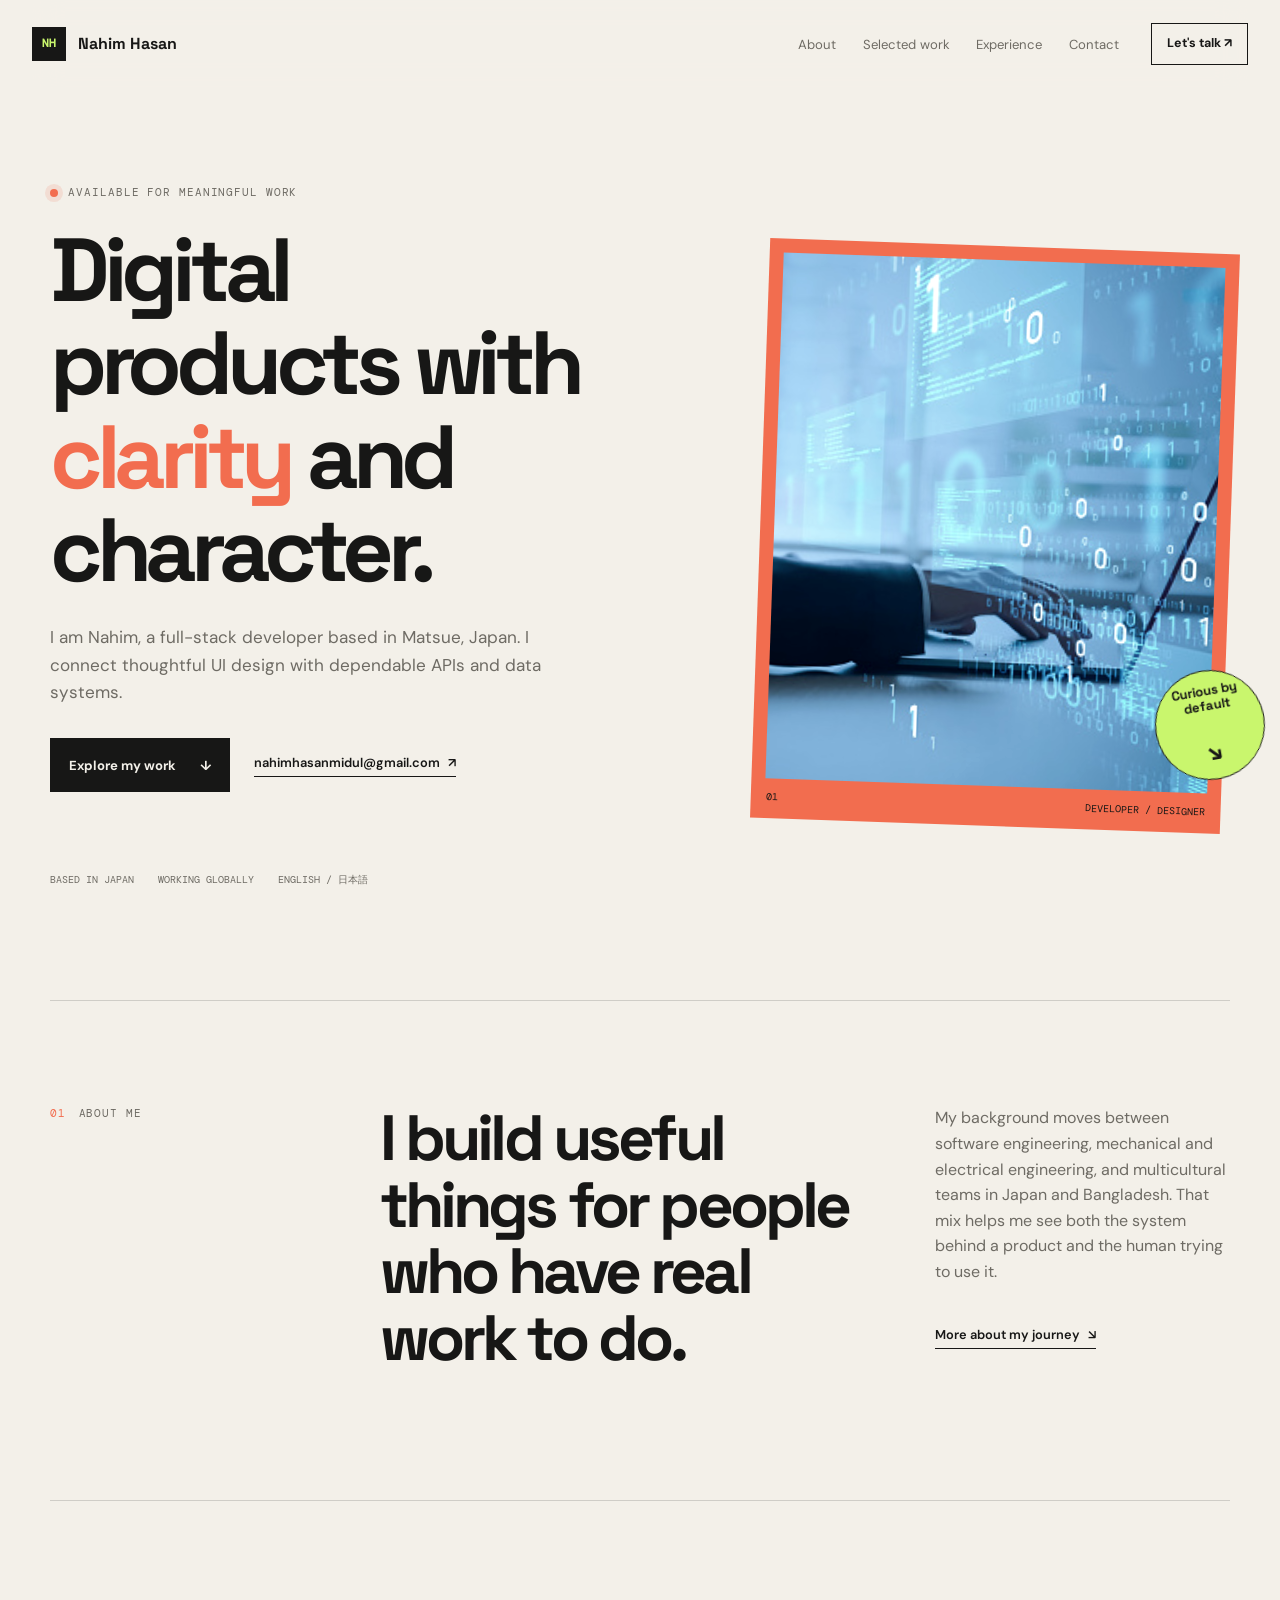
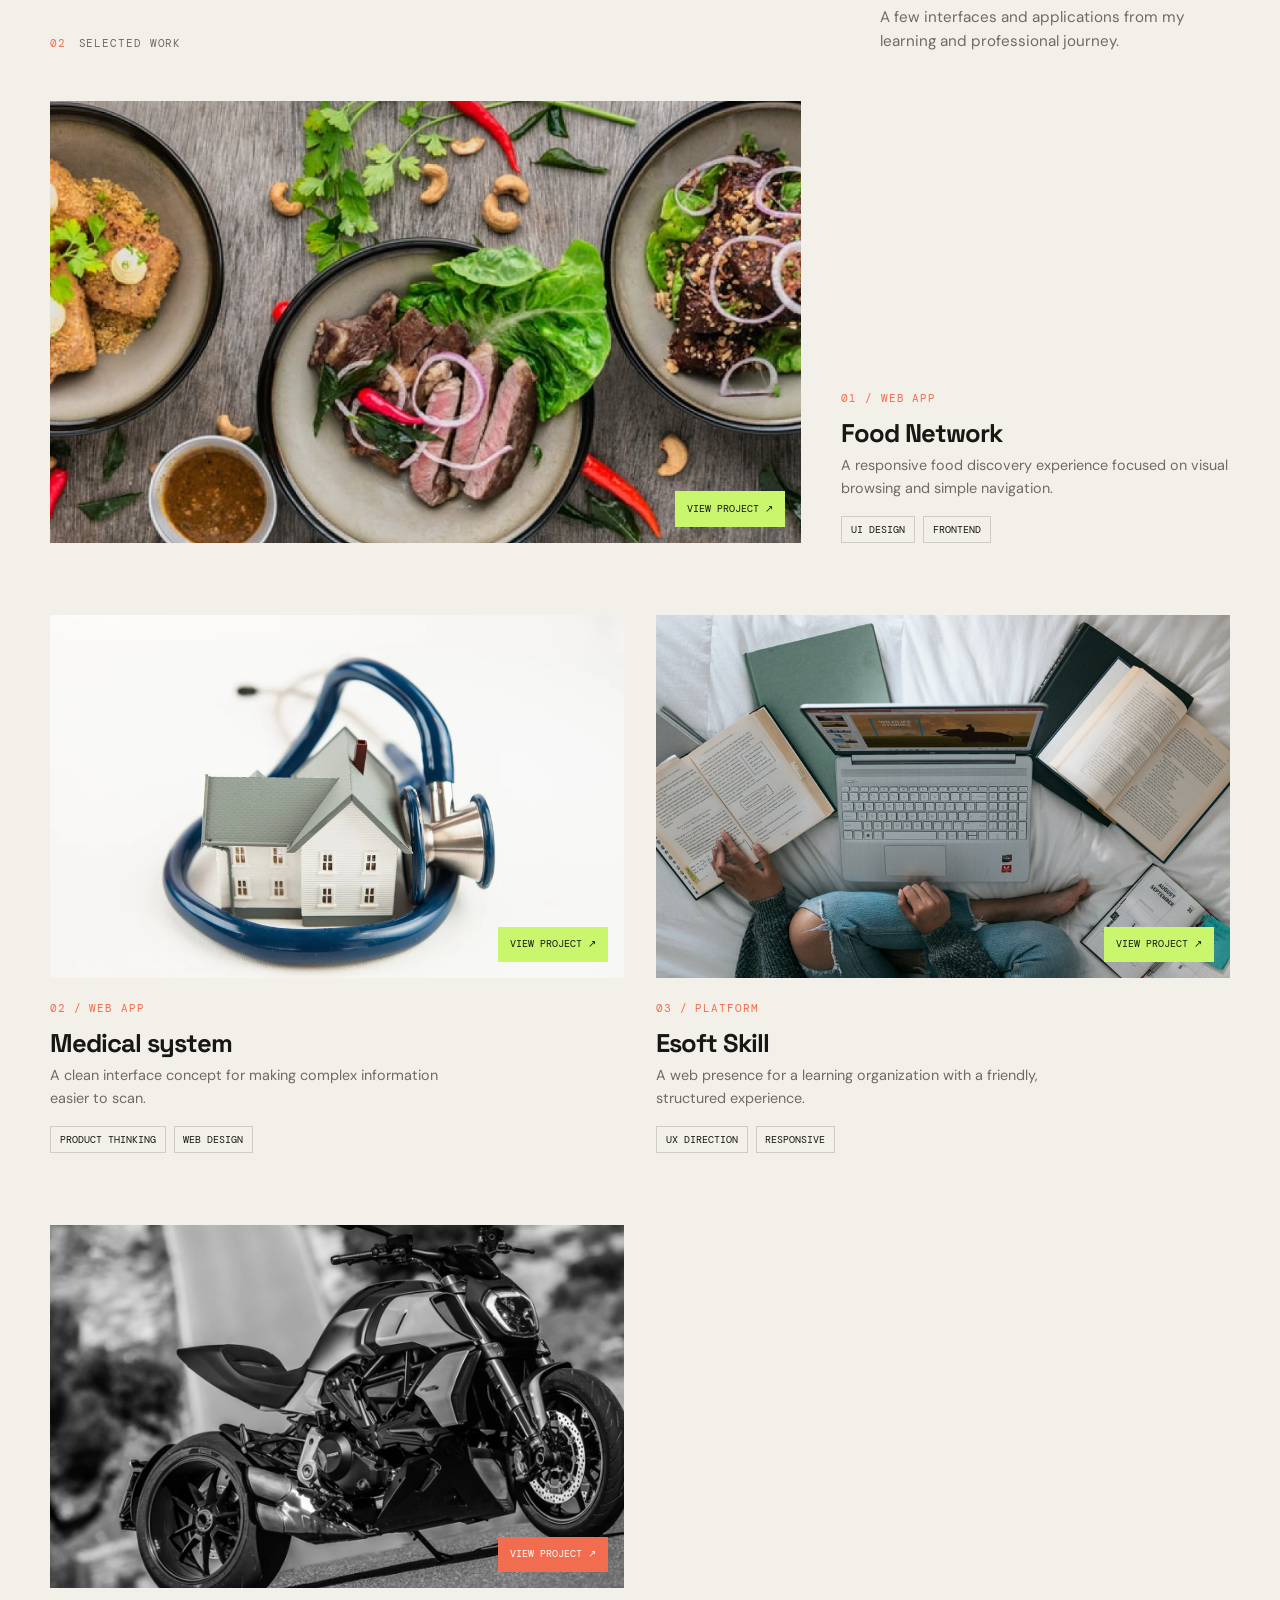
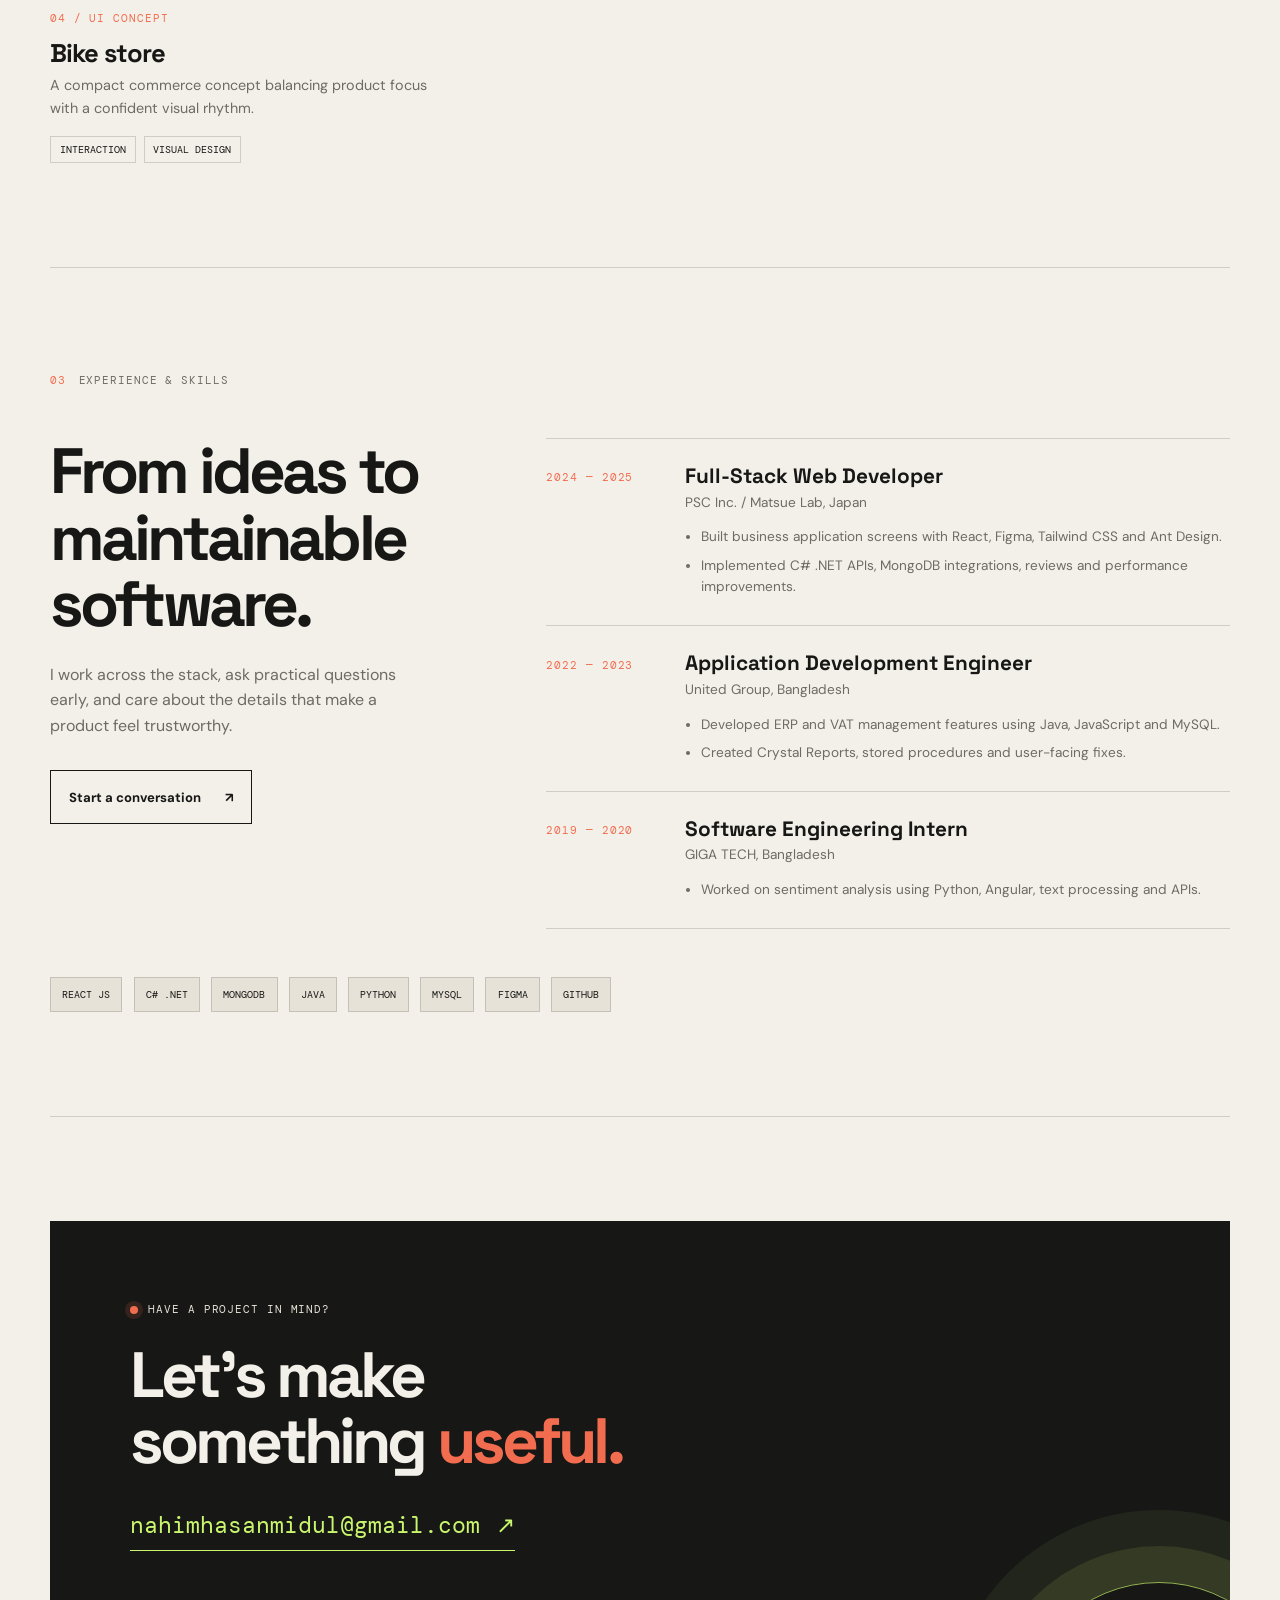
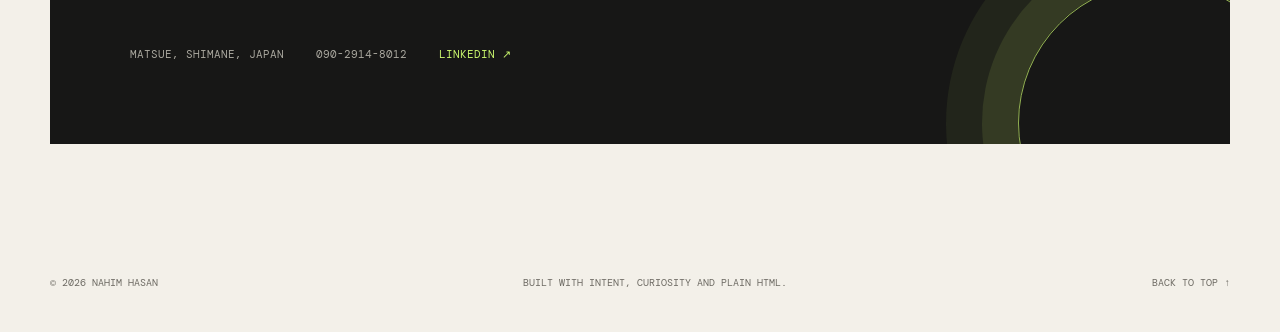
==== commit 2c1279dd: "Modernize portfolio design and frontend structure" ====
--- a/index.html
+++ b/index.html
@@ -2,805 +2,45 @@
 <html lang="en">
   <head>
     <meta charset="utf-8" />
-    <meta content="width=device-width, initial-scale=1.0" name="viewport" />
-
-    <title>Nahim Hasan | Full-Stack Web Developer</title>
-    <meta content="Portfolio of Nahim Hasan, a full-stack web developer with experience in React, C# .NET, Java, Python and database development." name="description" />
-    <meta content="Nahim Hasan, full-stack developer, React, C# .NET, MongoDB, Java, Python" name="keywords" />
-
-    <!-- Favicons -->
+    <meta name="viewport" content="width=device-width, initial-scale=1" />
+    <meta name="description" content="Portfolio of Nahim Hasan, a full-stack web developer building thoughtful interfaces and reliable business applications." />
+    <title>Nahim Hasan | Full-Stack Developer</title>
     <link href="assets/img/favicon.png" rel="icon" />
-    <link href="assets/img/apple-touch-icon.png" rel="apple-touch-icon" />
-
-    <!-- Google Fonts -->
-    <link
-      href="https://fonts.googleapis.com/css?family=Open+Sans:300,300i,400,400i,600,600i,700,700i|Raleway:300,300i,400,400i,500,500i,600,600i,700,700i|Poppins:300,300i,400,400i,500,500i,600,600i,700,700i"
-      rel="stylesheet"
-    />
-
-    <!-- Vendor CSS Files -->
-    <link href="assets/vendor/aos/aos.css" rel="stylesheet" />
-    <link
-      href="assets/vendor/bootstrap/css/bootstrap.min.css"
-      rel="stylesheet"
-    />
-    <link
-      href="assets/vendor/bootstrap-icons/bootstrap-icons.css"
-      rel="stylesheet"
-    />
-    <link href="assets/vendor/boxicons/css/boxicons.min.css" rel="stylesheet" />
-    <link
-      href="assets/vendor/glightbox/css/glightbox.min.css"
-      rel="stylesheet"
-    />
-    <link href="assets/vendor/swiper/swiper-bundle.min.css" rel="stylesheet" />
-
-    <!-- Template Main CSS File -->
+    <link rel="preconnect" href="https://fonts.googleapis.com" />
+    <link rel="preconnect" href="https://fonts.gstatic.com" crossorigin />
+    <link href="https://fonts.googleapis.com/css2?family=DM+Mono:wght@400;500&family=DM+Sans:wght@400;500;600;700&family=Space+Grotesk:wght@500;600;700&display=swap" rel="stylesheet" />
     <link href="assets/css/style.css" rel="stylesheet" />
   </head>
+  <body>
+    <a class="skip-link" href="#main-content">Skip to content</a>
+    <header class="site-header">
+      <a class="brand" href="#top" aria-label="Nahim Hasan home"><span class="brand-mark">NH</span><span>Nahim Hasan</span></a>
+      <button class="menu-toggle" type="button" aria-expanded="false" aria-controls="site-nav"><span class="sr-only">Toggle navigation</span><span></span><span></span></button>
+      <nav id="site-nav" class="site-nav" aria-label="Primary navigation"><a href="#about">About</a><a href="#work">Selected work</a><a href="#experience">Experience</a><a href="#contact">Contact</a></nav>
+      <a class="header-cta" href="mailto:nahimhasanmidul@gmail.com">Let's talk <span aria-hidden="true">↗</span></a>
+    </header>
 
-  <body>
-    <!-- ======= Mobile nav toggle button ======= -->
-    <i class="bi bi-list mobile-nav-toggle d-xl-none"></i>
+    <main id="main-content">
+      <section id="top" class="hero section-shell">
+        <div class="hero-copy reveal"><p class="eyebrow"><span class="status-dot"></span> Available for meaningful work</p><h1>Digital products with <em>clarity</em> and character.</h1><p class="hero-lede">I am Nahim, a full-stack developer based in Matsue, Japan. I connect thoughtful UI design with dependable APIs and data systems.</p><div class="hero-actions"><a class="button button-dark" href="#work">Explore my work <span aria-hidden="true">↓</span></a><a class="text-link" href="mailto:nahimhasanmidul@gmail.com">nahimhasanmidul@gmail.com <span aria-hidden="true">↗</span></a></div><div class="hero-meta"><span>Based in Japan</span><span>Working globally</span><span>English / 日本語</span></div></div>
+        <div class="hero-visual reveal reveal-delay"><div class="portrait-frame"><img src="assets/img/profile-img1.jpg" alt="Nahim Hasan" /><div class="portrait-caption"><span>01</span><span>Developer / Designer</span></div></div><div class="orbit-note">Curious by<br />default <span aria-hidden="true">↘</span></div></div>
+      </section>
 
-    <!-- ======= Header ======= -->
-    <header id="header">
-      <div class="d-flex flex-column">
-        <div class="profile">
-          <img
-            src="assets/img/profile-img.jpg"
-            alt=""
-            class="img-fluid rounded-circle"
-          />
-          <h1 class="text-light"><a href="index.html">Nahim Hasan</a></h1>
-          <div class="social-links mt-3 text-center">
-            <a
-              href="https://www.facebook.com/nahimhasan.midul/"
-              target="_blank"
-              class="facebook"
-              ><i class="bx bxl-facebook"></i
-            ></a>
-            <a
-              href="https://www.linkedin.com/in/nahim-hasan-262433232/"
-              target="_blank"
-              class="linkedin"
-              ><i class="bx bxl-linkedin"></i
-            ></a>
-          </div>
-        </div>
+      <section id="about" class="intro section-shell section-rule"><div class="section-label"><span>01</span> About me</div><div class="intro-content"><h2>I build useful things for people who have real work to do.</h2><div class="intro-details"><p>My background moves between software engineering, mechanical and electrical engineering, and multicultural teams in Japan and Bangladesh. That mix helps me see both the system behind a product and the human trying to use it.</p><a class="text-link" href="#experience">More about my journey <span aria-hidden="true">↘</span></a></div></div></section>
 
-        <nav id="navbar" class="nav-menu navbar">
-          <ul>
-            <li>
-              <a href="#hero" class="nav-link scrollto active"
-                ><i class="bx bx-home"></i> <span>Home</span></a
-              >
-            </li>
-            <li>
-              <a href="#about" class="nav-link scrollto"
-                ><i class="bx bx-user"></i> <span>About</span></a
-              >
-            </li>
-            <li>
-              <a href="#resume" class="nav-link scrollto"
-                ><i class="bx bx-file-blank"></i> <span>Resume</span></a
-              >
-            </li>
-            <li>
-              <a href="#portfolio" class="nav-link scrollto"
-                ><i class="bx bx-book-content"></i> <span>Portfolio</span></a
-              >
-            </li>
-            <li>
-              <a href="#services" class="nav-link scrollto"
-                ><i class="bx bx-server"></i> <span>Services</span></a
-              >
-            </li>
+      <section id="work" class="work section-shell section-rule"><div class="section-heading"><div class="section-label"><span>02</span> Selected work</div><p>A few interfaces and applications from my learning and professional journey.</p></div><div class="project-grid">
+        <article class="project-card project-card-featured reveal"><button class="project-image" type="button" data-image="assets/img/food-network/Project Cover1.jpg" data-title="Food Network"><img src="assets/img/food-network/Project Cover1.jpg" alt="Food Network web application design" loading="lazy" /><span class="image-action">View project ↗</span></button><div class="project-info"><span class="project-index">01 / Web app</span><h3>Food Network</h3><p>A responsive food discovery experience focused on visual browsing and simple navigation.</p><div class="tag-list"><span>UI design</span><span>Frontend</span></div></div></article>
+        <article class="project-card reveal reveal-delay"><button class="project-image" type="button" data-image="assets/img/medL/medL1.png" data-title="Medical system"><img src="assets/img/medL/medL1.png" alt="Medical system web application design" loading="lazy" /><span class="image-action">View project ↗</span></button><div class="project-info"><span class="project-index">02 / Web app</span><h3>Medical system</h3><p>A clean interface concept for making complex information easier to scan.</p><div class="tag-list"><span>Product thinking</span><span>Web design</span></div></div></article>
+        <article class="project-card reveal"><button class="project-image" type="button" data-image="assets/img/Esoft-skill/soft-skill1.png" data-title="Esoft Skill"><img src="assets/img/Esoft-skill/soft-skill1.png" alt="Esoft Skill organization website" loading="lazy" /><span class="image-action">View project ↗</span></button><div class="project-info"><span class="project-index">03 / Platform</span><h3>Esoft Skill</h3><p>A web presence for a learning organization with a friendly, structured experience.</p><div class="tag-list"><span>UX direction</span><span>Responsive</span></div></div></article>
+        <article class="project-card project-card-dark reveal reveal-delay"><button class="project-image" type="button" data-image="assets/img/bike/bike-1.png" data-title="Bike store concept"><img src="assets/img/bike/bike-1.png" alt="Bike store interface concept" loading="lazy" /><span class="image-action">View project ↗</span></button><div class="project-info"><span class="project-index">04 / UI concept</span><h3>Bike store</h3><p>A compact commerce concept balancing product focus with a confident visual rhythm.</p><div class="tag-list"><span>Interaction</span><span>Visual design</span></div></div></article>
+      </div></section>
 
-            <li>
-              <a href="#contact" class="nav-link scrollto"
-                ><i class="bx bx-envelope"></i> <span>Contact</span></a
-              >
-            </li>
-            <li>
-              <a href="#" class="nav-link scrollto"
-                ><i class="bx bx-server"></i> <span></span
-              ></a>
-            </li>
-          </ul>
-        </nav>
-        <!-- .nav-menu -->
-      </div>
-    </header>
-    <!-- End Header -->
+      <section id="experience" class="experience section-shell section-rule"><div class="section-label"><span>03</span> Experience &amp; skills</div><div class="experience-layout"><div><h2>From ideas to maintainable software.</h2><p class="muted-copy">I work across the stack, ask practical questions early, and care about the details that make a product feel trustworthy.</p><a class="button button-outline" href="mailto:nahimhasanmidul@gmail.com">Start a conversation <span aria-hidden="true">↗</span></a></div><div class="timeline"><article class="timeline-item"><span class="timeline-date">2024 — 2025</span><div><h3>Full-Stack Web Developer</h3><p>PSC Inc. / Matsue Lab, Japan</p><ul><li>Built business application screens with React, Figma, Tailwind CSS and Ant Design.</li><li>Implemented C# .NET APIs, MongoDB integrations, reviews and performance improvements.</li></ul></div></article><article class="timeline-item"><span class="timeline-date">2022 — 2023</span><div><h3>Application Development Engineer</h3><p>United Group, Bangladesh</p><ul><li>Developed ERP and VAT management features using Java, JavaScript and MySQL.</li><li>Created Crystal Reports, stored procedures and user-facing fixes.</li></ul></div></article><article class="timeline-item"><span class="timeline-date">2019 — 2020</span><div><h3>Software Engineering Intern</h3><p>GIGA TECH, Bangladesh</p><ul><li>Worked on sentiment analysis using Python, Angular, text processing and APIs.</li></ul></div></article></div></div><div class="toolkit"><span>React JS</span><span>C# .NET</span><span>MongoDB</span><span>Java</span><span>Python</span><span>MySQL</span><span>Figma</span><span>GitHub</span></div></section>
 
-    <!-- ======= Hero Section ======= -->
-    <section
-      id="hero"
-      class="d-flex flex-column justify-content-center align-items-center"
-    >
-      <div class="hero-container" data-aos="fade-in">
-        <h1>Nahim Hasan</h1>
-        <p>
-          I'm
-          <span class="typed" data-typed-items="Full-Stack Web Developer, React Developer, C# .NET Developer"></span>
-        </p>
-      </div>
-    </section>
-    <!-- End Hero -->
-
-    <main id="main">
-      <!-- ======= About Section ======= -->
-      <section id="about" class="about">
-        <div class="container">
-          <div class="section-title">
-            <h2>About</h2>
-            <p>
-              I am a full-stack web developer with experience in frontend and backend development,
-              UI/UX design, API integration and database management. I enjoy learning new
-              technologies and applying them to build reliable, user-focused applications.
-            </p>
-          </div>
-
-          <div class="row">
-            <div class="col-lg-4" data-aos="fade-right">
-              <img
-                src="assets/img/profile-img2.jpg"
-                class="img-fluid rounded"
-                alt=""
-              />
-            </div>
-            <div class="col-lg-8 pt-4 pt-lg-0 content" data-aos="fade-left">
-              <h3>Full-Stack Web Developer</h3>
-              <p class="fst-italic">React JS, C# .NET and modern web technologies</p>
-              <div class="row">
-                <div class="col-lg-6">
-                  <ul>
-                    <li>
-                      <i class="bi bi-chevron-right"></i>
-                      <strong>Birthday:</strong> <span>24 April 1997</span>
-                    </li>
-                    <li>
-                      <i class="bi bi-chevron-right"></i>
-                      <strong>Phone:</strong> <span>090-2914-8012</span>
-                    </li>
-                    <li>
-                      <i class="bi bi-chevron-right"></i>
-                      <strong>Email:</strong>
-                      <span>nahimhasanmidul@gmail.com</span>
-                    </li>
-                  </ul>
-                </div>
-                <div class="col-lg-6">
-                  <ul>
-                    <li>
-                      <i class="bi bi-chevron-right"></i>
-                      <strong>Degree:</strong> <span>MEng in Mechanical and Electrical Engineering</span>
-                    </li>
-                    <li>
-                      <i class="bi bi-chevron-right"></i>
-                      <strong>City:</strong> <span>Matsue, Shimane, Japan</span>
-                    </li>
-                    <li>
-                      <i class="bi bi-chevron-right"></i>
-                      <strong>Freelance:</strong> <span>Available</span>
-                    </li>
-                  </ul>
-                </div>
-              </div>
-              <p>
-                I bring experience from Japan and Bangladesh, where I worked in multicultural
-                teams and communicated with colleagues, supervisors and user departments.
-                My strengths include analytical problem solving, independent learning,
-                performance improvement and clear progress reporting.
-              </p>
-            </div>
-          </div>
-        </div>
-      </section>
-      <!-- End About Section -->
-
-      <!-- ======= Facts Section ======= -->
-      <section id="facts" class="facts">
-        <div class="container">
-          <div class="section-title">
-            <h2>Facts</h2>
-            <p>A concise overview of my professional background.</p>
-          </div>
-
-          <div class="row no-gutters">
-            <div
-              class="col-lg-3 col-md-6 d-md-flex align-items-md-stretch"
-              data-aos="fade-up"
-            >
-              <div class="count-box">
-                <i class="bi bi-emoji-smile"></i>
-                <span
-                  data-purecounter-start="0"
-                  data-purecounter-end="3"
-                  data-purecounter-duration=".5"
-                  class="purecounter"
-                ></span>
-                <p>
-                  <strong>Professional Engagements</strong> <br />
-                  across Japan and Bangladesh
-                </p>
-              </div>
-            </div>
-
-            <div
-              class="col-lg-3 col-md-6 d-md-flex align-items-md-stretch"
-              data-aos="fade-up"
-              data-aos-delay="100"
-            >
-              <div class="count-box">
-                <i class="bi bi-journal-richtext"></i>
-                <span
-                  data-purecounter-start="0"
-                  data-purecounter-end="3"
-                  data-purecounter-duration=".75"
-                  class="purecounter"
-                ></span>
-                <p>
-                  <strong>Core Projects</strong> <br />
-                  full-stack, ERP and sentiment analysis
-                </p>
-              </div>
-            </div>
-
-            <div
-              class="col-lg-3 col-md-6 d-md-flex align-items-md-stretch"
-              data-aos="fade-up"
-              data-aos-delay="200"
-            >
-              <div class="count-box">
-                <i class="bi bi-headset"></i>
-                <span
-                  data-purecounter-start="0"
-                  data-purecounter-end="10"
-                  data-purecounter-duration="1"
-                  class="purecounter"
-                ></span>
-                <p>
-                  <strong>Technologies</strong> <br />
-                  across frontend and backend development
-                </p>
-              </div>
-            </div>
-
-            <div
-              class="col-lg-3 col-md-6 d-md-flex align-items-md-stretch"
-              data-aos="fade-up"
-              data-aos-delay="300"
-            >
-              <div class="count-box">
-                <i class="bi bi-people"></i>
-                <span
-                  data-purecounter-start="0"
-                  data-purecounter-end="2"
-                  data-purecounter-duration=".5"
-                  class="purecounter"
-                ></span>
-                <p>
-                  <strong>Languages</strong> <br />
-                  English and Japanese communication
-                </p>
-              </div>
-            </div>
-          </div>
-        </div>
-      </section>
-      <!-- End Facts Section -->
-
-      <!-- ======= Skills Section ======= -->
-      <section id="skills" class="skills section-bg">
-        <div class="container">
-          <div class="section-title">
-            <h2>Skills</h2>
-            <p>
-              Technologies and tools used across my professional projects:
-            </p>
-          </div>
-
-          <div class="row skills-content">
-            <div class="col-lg-6" data-aos="fade-up">
-              <div class="progress">
-                <span class="skill">React JS <i class="val">Advanced</i></span>
-                <div class="progress-bar-wrap">
-                  <div
-                    class="progress-bar"
-                    role="progressbar"
-                    aria-valuenow="90"
-                    aria-valuemin="0"
-                    aria-valuemax="100"
-                  ></div>
-                </div>
-              </div>
-
-              <div class="progress">
-                <span class="skill">C# .NET <i class="val">Advanced</i></span>
-                <div class="progress-bar-wrap">
-                  <div
-                    class="progress-bar"
-                    role="progressbar"
-                    aria-valuenow="85"
-                    aria-valuemin="0"
-                    aria-valuemax="100"
-                  ></div>
-                </div>
-              </div>
-              <div class="progress">
-                <span class="skill">MongoDB <i class="val">Advanced</i></span>
-                <div class="progress-bar-wrap">
-                  <div
-                    class="progress-bar"
-                    role="progressbar"
-                    aria-valuenow="80"
-                    aria-valuemin="0"
-                    aria-valuemax="100"
-                  ></div>
-                </div>
-              </div>
-
-              <div class="progress">
-                <span class="skill">Tailwind CSS / Ant Design <i class="val">Advanced</i></span>
-                <div class="progress-bar-wrap">
-                  <div
-                    class="progress-bar"
-                    role="progressbar"
-                    aria-valuenow="80"
-                    aria-valuemin="0"
-                    aria-valuemax="100"
-                  ></div>
-                </div>
-              </div>
-            </div>
-
-            <div class="col-lg-6" data-aos="fade-up" data-aos-delay="100">
-              <div class="progress">
-                <span class="skill">Java <i class="val">Intermediate</i></span>
-                <div class="progress-bar-wrap">
-                  <div
-                    class="progress-bar"
-                    role="progressbar"
-                    aria-valuenow="75"
-                    aria-valuemin="0"
-                    aria-valuemax="100"
-                  ></div>
-                </div>
-              </div>
-              <div class="progress">
-                <span class="skill">MySQL <i class="val">Intermediate</i></span>
-                <div class="progress-bar-wrap">
-                  <div
-                    class="progress-bar"
-                    role="progressbar"
-                    aria-valuenow="70"
-                    aria-valuemin="0"
-                    aria-valuemax="100"
-                  ></div>
-                </div>
-              </div>
-
-              <div class="progress">
-                <span class="skill">Python / Angular <i class="val">Intermediate</i></span>
-                <div class="progress-bar-wrap">
-                  <div
-                    class="progress-bar"
-                    role="progressbar"
-                    aria-valuenow="75"
-                    aria-valuemin="0"
-                    aria-valuemax="100"
-                  ></div>
-                </div>
-              </div>
-
-              <div class="progress">
-                <span class="skill">Figma / GitHub <i class="val">Advanced</i></span>
-                <div class="progress-bar-wrap">
-                  <div
-                    class="progress-bar"
-                    role="progressbar"
-                    aria-valuenow="85"
-                    aria-valuemin="0"
-                    aria-valuemax="100"
-                  ></div>
-                </div>
-              </div>
-            </div>
-          </div>
-        </div>
-      </section>
-      <!-- End Skills Section -->
-
-      <!-- ======= Resume Section ======= -->
-      <section id="resume" class="resume">
-        <div class="container">
-          <div class="section-title">
-            <h2>Resume</h2>
-            <p>
-              Full-stack web development, UI/UX design, API integration and
-              business application development.
-            </p>
-          </div>
-
-          <div class="row">
-            <div class="col-lg-6" data-aos="fade-up">
-              <h3 class="resume-title">Professional Summary</h3>
-              <div class="resume-item pb-0">
-                <h4>Nahim Hasan</h4>
-                <p>
-                  <em
-                    >Full-stack web developer experienced in React JS, C# .NET,
-                    Java, Python, MongoDB and MySQL. Skilled in UI/UX design,
-                    API integration, database development and performance improvement.</em
-                  >
-                </p>
-                <ul>
-                  <li>Matsue, Shimane, Japan</li>
-                  <li>090-2914-8012</li>
-                  <li>nahimhasanmidul@gmail.com</li>
-                </ul>
-              </div>
-
-              <h3 class="resume-title">Education</h3>
-              <div class="resume-item">
-                <h4>Master's Degree in Mechanical and Electrical Engineering</h4>
-                <h5>2023 - 2025</h5>
-                <p>
-                  <em>Shimane University, Graduate School of Natural Science and Technology, Japan</em>
-                </p>
-                <p>
-                  Mechanical and Electrical Engineering course. The degree program
-                  was completed in English.
-                </p>
-              </div>
-              <div class="resume-item">
-                <h4>Bachelor's Degree in Computer Science and Engineering</h4>
-                <h5>2016 - 2021</h5>
-                <p><em>United International University, Bangladesh</em></p>
-                <p>
-                  Completed a computer science and engineering degree with English
-                  as the language of instruction.
-                </p>
-              </div>
-              <h3 class="resume-title">Certifications</h3>
-              <div class="resume-item">
-                <h4>Japanese-Language Proficiency Test (JLPT) N3</h4>
-                <h5>Passed - July 2025</h5>
-                <p><em>JLPT N4 passed in December 2024</em></p>
-                <p>Currently continuing to improve Japanese communication skills for daily and business situations.</p>
-              </div>
-            </div>
-            <div class="col-lg-6" data-aos="fade-up" data-aos-delay="100">
-              <h3 class="resume-title">Professional Experience</h3>
-              <div class="resume-item">
-                <h4>Full-Stack Web Developer</h4>
-                <h5>Apr 2024 - May 2025</h5>
-                <h5><b>PSC Inc. (Matsue Lab), Japan</b></h5>
-                <ul>
-                  <li>Designed and developed business web application screens with Figma, React, Tailwind CSS and Ant Design.</li>
-                  <li>Implemented C# .NET APIs and MongoDB data integration.</li>
-                  <li>Fixed bugs, reviewed code and improved application performance.</li>
-                  <li>Managed GitHub branches and pull requests and participated in team meetings.</li>
-                </ul>
-              </div>
-              <div class="resume-item">
-                <h4>Application Development Engineer</h4>
-                <h5>Jun 2022 - Jun 2023</h5>
-                <h5><b>United Group, Bangladesh</b></h5>
-                <ul>
-                  <li>Developed and maintained an ERP system covering sales, inventory and accounting.</li>
-                  <li>Implemented business logic in Java and frontend features in JavaScript.</li>
-                  <li>Designed Crystal Reports and developed MySQL stored procedures.</li>
-                  <li>Developed and maintained VAT management software, including performance monitoring.</li>
-                </ul>
-              </div>
-              <div class="resume-item">
-                <h4>Software Engineering Intern</h4>
-                <h5>Dec 2019 - Apr 2020</h5>
-                <h5><b>GIGA TECH, Bangladesh</b></h5>
-                <ul>
-                  <li>Worked on a sentiment analysis web application using Python and Angular.</li>
-                  <li>Processed text data, developed APIs, created a simple user interface and tested fixes.</li>
-                </ul>
-              </div>
-            </div>
-          </div>
-        </div>
-      </section>
-      <!-- End Resume Section -->
-
-      <!-- ======= Portfolio Section ======= -->
-      <section id="portfolio" class="portfolio section-bg">
-        <div class="container">
-          <div class="section-title">
-            <h2>Portfolio</h2>
-            <p>
-              Some of my projects undertaken during my learning and training
-              process.
-            </p>
-          </div>
-
-          <div class="row" data-aos="fade-up">
-            <div class="col-lg-12 d-flex justify-content-center">
-              <ul id="portfolio-flters">
-                <li data-filter="*" class="filter-active">All</li>
-                <li data-filter=".filter-web">Web</li>
-                <li data-filter=".filter-card">UI Concepts</li>
-              </ul>
-            </div>
-          </div>
-
-          <div
-            class="row portfolio-container"
-            data-aos="fade-up"
-            data-aos-delay="100"
-          >
-            <div class="col-lg-4 col-md-6 portfolio-item filter-web">
-              <div class="portfolio-wrap">
-                <img
-                  src="assets/img/food-network/Project Cover1.jpg"
-                  class="img-fluid"
-                  alt=""
-                />
-                <div class="portfolio-links">
-                  <a
-                    href="assets/img/food-network/Project Cover1.jpg"
-                    data-gallery="portfolioGallery"
-                    class="portfolio-lightbox"
-                    title="Website of a food network !"
-                    ><i class="bx bx-plus"></i
-                  ></a>
-                  <a
-                    href=""
-                    target="_blank"
-                    title="More Details"
-                    ><i class="bx bx-link"></i
-                  ></a>
-                </div>
-              </div>
-            </div>
-
-            <div class="col-lg-4 col-md-6 portfolio-item filter-web">
-              <div class="portfolio-wrap">
-                <img src="assets/img/medL/medL1.png" class="img-fluid" alt="" />
-                <div class="portfolio-links">
-                  <a
-                    href="assets/img/medL/medL1.png"
-                    data-gallery="portfolioGallery"
-                    class="portfolio-lightbox"
-                    title="Website of a medical system !"
-                    ><i class="bx bx-plus"></i
-                  ></a>
-                  <a
-                    href=""
-                    target="_blank"
-                    title="More Details"
-                    ><i class="bx bx-link"></i
-                  ></a>
-                </div>
-              </div>
-            </div>
-
-            <div class="col-lg-4 col-md-6 portfolio-item filter-card">
-              <div class="portfolio-wrap">
-                <img
-                  src="assets/img/players/player-2.png"
-                  class="img-fluid"
-                  alt=""
-                />
-                <div class="portfolio-links">
-                  <a
-                    href="assets/img/players/player-2.png"
-                    data-gallery="portfolioGallery"
-                    class="portfolio-lightbox"
-                    title="Card of top football players !"
-                    ><i class="bx bx-plus"></i
-                  ></a>
-                  <a
-                    href=""
-                    target="_blank"
-                    title="More Details"
-                    ><i class="bx bx-link"></i
-                  ></a>
-                </div>
-              </div>
-            </div>
-
-            <div class="col-lg-4 col-md-6 portfolio-item filter-card">
-              <div class="portfolio-wrap">
-                <img
-                  src="assets/img/bike/bike-1.png"
-                  class="img-fluid"
-                  alt=""
-                />
-                <div class="portfolio-links">
-                  <a
-                    href="assets/img/bike/bike-1.png"
-                    data-gallery="portfolioGallery"
-                    class="portfolio-lightbox"
-                    title="Card of a bike store !"
-                    ><i class="bx bx-plus"></i
-                  ></a>
-                  <a
-                    href=""
-                    target="_blank"
-                    title="More Details"
-                    ><i class="bx bx-link"></i
-                  ></a>
-                </div>
-              </div>
-            </div>
-
-            <div class="col-lg-4 col-md-6 portfolio-item filter-web">
-              <div class="portfolio-wrap">
-                <img
-                  src="assets/img/Esoft-skill/soft-skill1.png"
-                  class="img-fluid"
-                  alt=""
-                />
-                <div class="portfolio-links">
-                  <a
-                    href="assets/img/Esoft-skill/soft-skill1.png"
-                    data-gallery="portfolioGallery"
-                    class="portfolio-lightbox"
-                    title="Website of a soft-skill development organization !"
-                    ><i class="bx bx-plus"></i
-                  ></a>
-                  <a
-                    href=""
-                    target="_blank"
-                    title="More Details"
-                    ><i class="bx bx-link"></i
-                  ></a>
-                </div>
-              </div>
-            </div>
-          </div>
-        </div>
-      </section>
-      <!-- End Portfolio Section -->
-
-      <!-- ======= Contact Section ======= -->
-      <section id="contact" class="contact">
-        <div class="container">
-          <div class="section-title">
-            <h2>Contact</h2>
-            <p>
-              I am available for conversations about full-stack development,
-              business applications and collaborative projects.
-            </p>
-          </div>
-
-          <div class="row" data-aos="fade-in">
-            <div class="col-lg-5 d-flex align-items-stretch">
-              <div class="info">
-                <div class="address">
-                  <i class="bi bi-geo-alt"></i>
-                  <h4>Location:</h4>
-                  <p>Matsue, Shimane, Japan</p>
-                </div>
-
-                <div class="email">
-                  <i class="bi bi-envelope"></i>
-                  <h4>Email:</h4>
-                  <p>nahimhasanmidul@gmail.com</p>
-                </div>
-
-                <div class="phone">
-                  <i class="bi bi-phone"></i>
-                  <h4>Call:</h4>
-                  <p>090-2914-8012</p>
-                </div>
-              </div>
-            </div>
-
-            <div class="col-lg-7 mt-5 mt-lg-0 d-flex align-items-stretch">
-              <iframe
-                src="https://www.google.com/maps?q=Matsue%2C%20Shimane%2C%20Japan&output=embed"
-                frameborder="0"
-                style="border: 0; width: 100%; height: 300px"
-                allowfullscreen
-              ></iframe>
-              <!-- <form
-                action="forms/contact.php"
-                method="post"
-                role="form"
-                class="php-email-form"
-              >
-                <div class="row">
-                  <div class="form-group col-md-6">
-                    <label for="name">Your Name</label>
-                    <input
-                      type="text"
-                      name="name"
-                      class="form-control"
-                      id="name"
-                      required
-                    />
-                  </div>
-                  <div class="form-group col-md-6">
-                    <label for="name">Your Email</label>
-                    <input
-                      type="email"
-                      class="form-control"
-                      name="email"
-                      id="email"
-                      required
-                    />
-                  </div>
-                </div>
-                <div class="form-group">
-                  <label for="name">Subject</label>
-                  <input
-                    type="text"
-                    class="form-control"
-                    name="subject"
-                    id="subject"
-                    required
-                  />
-                </div>
-                <div class="form-group">
-                  <label for="name">Message</label>
-                  <textarea
-                    class="form-control"
-                    name="message"
-                    rows="10"
-                    required
-                  ></textarea>
-                </div>
-                <div class="my-3">
-                  <div class="loading">Loading</div>
-                  <div class="error-message"></div>
-                  <div class="sent-message">
-                    Your message has been sent. Thank you!
-                  </div>
-                </div>
-                <div class="text-center">
-                  <button type="submit">Send Message</button>
-                </div>
-              </form> -->
-            </div>
-          </div>
-        </div>
-      </section>
-      <!-- End Contact Section -->
+      <section id="contact" class="contact section-shell section-rule"><div class="contact-panel"><p class="eyebrow"><span class="status-dot"></span> Have a project in mind?</p><h2>Let's make something <em>useful.</em></h2><a class="contact-email" href="mailto:nahimhasanmidul@gmail.com">nahimhasanmidul@gmail.com <span aria-hidden="true">↗</span></a><div class="contact-footer"><span>Matsue, Shimane, Japan</span><span>090-2914-8012</span><span><a href="https://www.linkedin.com/in/nahim-hasan-262433232/" target="_blank" rel="noopener noreferrer">LinkedIn ↗</a></span></div></div></section>
     </main>
-    <!-- End #main -->
-
-    <!-- ======= Footer ======= -->
-    <footer id="footer">
-      <div class="container">
-        <div class="copyright">
-          &copy; Copyright <strong><span>nahimhasan</span></strong>
-        </div>
-        <div class="credits">
-          Designed by
-          <a href="https://bootstrapmade.com/"> <b>BootstrapMade</b> </a>
-        </div>
-      </div>
-    </footer>
-    <!-- End  Footer -->
-
-    <a
-      href="#"
-      class="back-to-top d-flex align-items-center justify-content-center"
-      ><i class="bi bi-arrow-up-short"></i
-    ></a>
-
-    <!-- Vendor JS Files -->
-    <script src="assets/vendor/aos/aos.js"></script>
-    <script src="assets/vendor/bootstrap/js/bootstrap.bundle.min.js"></script>
-    <script src="assets/vendor/glightbox/js/glightbox.min.js"></script>
-    <script src="assets/vendor/isotope-layout/isotope.pkgd.min.js"></script>
-    <script src="assets/vendor/php-email-form/validate.js"></script>
-    <script src="assets/vendor/purecounter/purecounter.js"></script>
-    <script src="assets/vendor/swiper/swiper-bundle.min.js"></script>
-    <script src="assets/vendor/typed.js/typed.min.js"></script>
-    <script src="assets/vendor/waypoints/noframework.waypoints.js"></script>
-
-    <!-- Template Main JS File -->
+    <footer class="site-footer section-shell"><span>© 2026 Nahim Hasan</span><span>Built with intent, curiosity and plain HTML.</span><a href="#top">Back to top ↑</a></footer>
+    <dialog class="project-modal" aria-labelledby="modal-title"><button class="modal-close" type="button" aria-label="Close project preview">×</button><img src="" alt="" /><p id="modal-title"></p></dialog>
     <script src="assets/js/main.js"></script>
   </body>
-</html>
+</html>
--- a/assets/css/style.css
+++ b/assets/css/style.css
@@ -0,0 +1,101 @@
+:root { --paper:#f3f0e9; --paper-deep:#e7e2d7; --ink:#171716; --muted:#6e6b64; --line:rgba(23,23,22,.16); --lime:#c9f66d; --orange:#f26d4f; --serif:"Space Grotesk",sans-serif; --sans:"DM Sans",sans-serif; --mono:"DM Mono",monospace; }
+* { box-sizing:border-box; }
+html { scroll-behavior:smooth; }
+body { margin:0; overflow-x:hidden; background:var(--paper); color:var(--ink); font-family:var(--sans); line-height:1.6; }
+body.modal-open { overflow:hidden; }
+a { color:inherit; text-decoration:none; }
+button { color:inherit; font:inherit; }
+img { display:block; max-width:100%; }
+.sr-only { position:absolute; width:1px; height:1px; padding:0; margin:-1px; overflow:hidden; clip:rect(0,0,0,0); white-space:nowrap; border:0; }
+.skip-link { position:fixed; left:1rem; top:-5rem; z-index:20; padding:.7rem 1rem; background:var(--lime); color:var(--ink); font-weight:700; }
+.skip-link:focus { top:1rem; }
+.section-shell { width:min(1180px,calc(100% - 64px)); margin-inline:auto; }
+.site-header { position:sticky; top:0; z-index:10; display:flex; align-items:center; gap:2rem; width:min(1280px,calc(100% - 64px)); margin:auto; min-height:88px; background:rgba(243,240,233,.92); backdrop-filter:blur(14px); }
+.brand { display:inline-flex; align-items:center; gap:.75rem; font-family:var(--serif); font-weight:700; }
+.brand-mark { display:grid; place-items:center; width:34px; height:34px; background:var(--ink); color:var(--lime); font-family:var(--mono); font-size:.68rem; }
+.site-nav { display:flex; align-items:center; gap:1.65rem; margin-left:auto; font-size:.82rem; color:var(--muted); }
+.site-nav a,.header-cta,.text-link,.site-footer a { transition:color .2s ease; }
+.site-nav a:hover,.text-link:hover,.site-footer a:hover { color:var(--orange); }
+.header-cta { padding:.65rem .95rem; border:1px solid var(--ink); font-size:.78rem; font-weight:700; }
+.header-cta:hover,.button-dark:hover { background:var(--orange); border-color:var(--orange); color:#fff; }
+.menu-toggle { display:none; border:0; background:transparent; cursor:pointer; }
+.hero { display:grid; grid-template-columns:minmax(0,1.06fr) minmax(320px,.94fr); min-height:690px; align-items:center; gap:5rem; padding-block:6rem 7rem; }
+.eyebrow,.section-label,.project-index,.timeline-date { font-family:var(--mono); font-size:.7rem; letter-spacing:.08em; text-transform:uppercase; }
+.eyebrow { display:flex; align-items:center; gap:.65rem; margin:0 0 1.4rem; color:var(--muted); }
+.status-dot { display:inline-block; width:8px; height:8px; border-radius:50%; background:var(--orange); box-shadow:0 0 0 5px rgba(242,109,79,.14); }
+h1,h2,h3,p { margin-top:0; }
+h1,h2,h3 { font-family:var(--serif); line-height:1.04; }
+h1 { max-width:720px; margin-bottom:1.7rem; font-size:clamp(3.4rem,7vw,6.9rem); letter-spacing:-.07em; }
+h1 em,h2 em { color:var(--orange); font-style:normal; }
+.hero-lede { max-width:500px; color:var(--muted); font-size:1.07rem; }
+.hero-actions { display:flex; align-items:center; flex-wrap:wrap; gap:1.5rem; margin-top:2rem; }
+.button { display:inline-flex; align-items:center; gap:1.5rem; padding:.95rem 1.1rem; border:1px solid var(--ink); font-size:.82rem; font-weight:700; transition:background .2s ease,color .2s ease; }
+.button-dark { background:var(--ink); color:var(--paper); }
+.button-outline:hover { background:var(--ink); color:var(--paper); }
+.text-link { display:inline-flex; gap:.5rem; border-bottom:1px solid var(--ink); padding-bottom:.2rem; font-size:.8rem; font-weight:600; }
+.hero-meta { display:flex; gap:1.5rem; flex-wrap:wrap; margin-top:5rem; color:var(--muted); font-family:var(--mono); font-size:.65rem; text-transform:uppercase; }
+.hero-visual { position:relative; max-width:470px; justify-self:end; }
+.portrait-frame { position:relative; padding:14px 14px 0; background:var(--orange); transform:rotate(2deg); }
+.portrait-frame img { width:100%; aspect-ratio:.84; object-fit:cover; filter:saturate(.75) contrast(1.05); }
+.portrait-caption { display:flex; justify-content:space-between; padding:.7rem .1rem .8rem; color:var(--ink); font-family:var(--mono); font-size:.62rem; text-transform:uppercase; }
+.orbit-note { position:absolute; right:-2.2rem; bottom:8%; display:grid; place-items:center; width:110px; height:110px; border:1px solid var(--ink); border-radius:50%; background:var(--lime); font-family:var(--serif); font-size:.82rem; font-weight:700; line-height:1.1; text-align:center; transform:rotate(-10deg); }
+.orbit-note span { font-size:1.5rem; }
+.section-rule { border-top:1px solid var(--line); padding-block:6.5rem; }
+.section-label { display:flex; gap:.8rem; color:var(--muted); }
+.section-label span { color:var(--orange); }
+.intro { display:grid; grid-template-columns:.35fr 1fr; gap:2rem; }
+.intro-content { display:grid; grid-template-columns:1fr .62fr; gap:5rem; }
+h2 { margin-bottom:1.5rem; font-size:clamp(2.4rem,5vw,5.2rem); letter-spacing:-.06em; }
+.intro-details p,.muted-copy { color:var(--muted); font-size:1rem; }
+.intro-details .text-link { margin-top:1.5rem; }
+.section-heading { display:flex; justify-content:space-between; align-items:end; gap:2rem; margin-bottom:3rem; }
+.section-heading p { max-width:350px; margin-bottom:0; color:var(--muted); font-size:.95rem; }
+.project-grid { display:grid; grid-template-columns:repeat(2,minmax(0,1fr)); gap:4.5rem 2rem; }
+.project-card { min-width:0; }
+.project-card-featured { grid-column:span 2; display:grid; grid-template-columns:1.45fr .75fr; align-items:end; gap:2.5rem; }
+.project-image { position:relative; display:block; width:100%; padding:0; overflow:hidden; border:0; cursor:pointer; background:var(--paper-deep); text-align:left; }
+.project-image img { width:100%; aspect-ratio:1.58; object-fit:cover; transition:transform .5s cubic-bezier(.2,.7,.2,1); }
+.project-card-featured .project-image img { aspect-ratio:1.7; }
+.project-image:hover img,.project-image:focus-visible img { transform:scale(1.045); }
+.image-action { position:absolute; right:1rem; bottom:1rem; padding:.6rem .75rem; background:var(--lime); color:var(--ink); font-family:var(--mono); font-size:.65rem; text-transform:uppercase; }
+.project-info { padding-top:1rem; }
+.project-index { color:var(--orange); }
+.project-info h3 { margin:.6rem 0 .5rem; font-size:1.6rem; letter-spacing:-.04em; }
+.project-info p { max-width:400px; margin-bottom:1rem; color:var(--muted); font-size:.9rem; }
+.tag-list,.toolkit { display:flex; flex-wrap:wrap; gap:.5rem; }
+.tag-list span,.toolkit span { padding:.28rem .55rem; border:1px solid var(--line); font-family:var(--mono); font-size:.62rem; text-transform:uppercase; }
+.project-card-dark .project-image { background:var(--ink); }
+.project-card-dark .project-image img { filter:grayscale(1); }
+.project-card-dark .image-action { background:var(--orange); color:#fff; }
+.experience-layout { display:grid; grid-template-columns:.72fr 1.28fr; gap:7rem; margin-top:3rem; }
+.experience-layout h2 { max-width:420px; }
+.muted-copy { max-width:350px; margin-bottom:2rem; }
+.timeline { border-top:1px solid var(--line); }
+.timeline-item { display:grid; grid-template-columns:115px 1fr; gap:1.5rem; padding:1.7rem 0; border-bottom:1px solid var(--line); }
+.timeline-date { padding-top:.2rem; color:var(--orange); }
+.timeline-item h3 { margin-bottom:.25rem; font-size:1.3rem; }
+.timeline-item p { margin-bottom:.8rem; color:var(--muted); font-size:.85rem; }
+.timeline-item ul { margin:0; padding-left:1rem; color:var(--muted); font-size:.85rem; }
+.timeline-item li+li { margin-top:.4rem; }
+.toolkit { margin-top:3rem; gap:.7rem; }
+.toolkit span { padding:.55rem .7rem; background:var(--paper-deep); }
+.contact { padding-bottom:6.5rem; }
+.contact-panel { position:relative; overflow:hidden; padding:5rem; background:var(--ink); color:var(--paper); }
+.contact-panel::after { content:""; position:absolute; right:-70px; bottom:-120px; width:280px; height:280px; border:1px solid rgba(201,246,109,.7); border-radius:50%; box-shadow:0 0 0 36px rgba(201,246,109,.1),0 0 0 72px rgba(201,246,109,.06); }
+.contact-panel .eyebrow { color:var(--paper-deep); }
+.contact-panel h2 { max-width:600px; margin-bottom:2rem; }
+.contact-email { position:relative; z-index:1; display:inline-flex; gap:1rem; border-bottom:1px solid var(--lime); padding-bottom:.4rem; color:var(--lime); font-family:var(--mono); font-size:clamp(1rem,2vw,1.45rem); }
+.contact-footer { position:relative; z-index:1; display:flex; flex-wrap:wrap; gap:2rem; margin-top:6rem; color:#a9a79e; font-family:var(--mono); font-size:.66rem; text-transform:uppercase; }
+.contact-footer a { color:var(--lime); }
+.site-footer { display:flex; justify-content:space-between; gap:1rem; padding-block:1.7rem 2.5rem; color:var(--muted); font-family:var(--mono); font-size:.63rem; text-transform:uppercase; }
+.project-modal { width:min(900px,calc(100% - 2rem)); padding:0; border:0; background:var(--ink); color:var(--paper); }
+.project-modal::backdrop { background:rgba(23,23,22,.82); backdrop-filter:blur(5px); }
+.project-modal img { width:100%; max-height:75vh; object-fit:contain; }
+.project-modal p { margin:0; padding:1rem 1.2rem; font-family:var(--mono); font-size:.75rem; text-transform:uppercase; }
+.modal-close { position:absolute; right:.7rem; top:.5rem; z-index:1; border:0; background:var(--lime); font-size:1.5rem; line-height:1; cursor:pointer; }
+.reveal { animation:rise-in .8s both; }
+.reveal-delay { animation-delay:.16s; }
+@keyframes rise-in { from { opacity:0; transform:translateY(18px); } to { opacity:1; transform:translateY(0); } }
+@media (max-width:820px) { .section-shell,.site-header { width:min(100% - 36px,620px); } .site-header { min-height:72px; } .menu-toggle { display:grid; gap:5px; margin-left:auto; padding:.5rem 0 .5rem .5rem; } .menu-toggle>span:not(.sr-only) { display:block; width:25px; height:2px; background:var(--ink); } .site-nav { position:absolute; top:70px; left:0; right:0; display:none; flex-direction:column; align-items:stretch; gap:0; padding:.5rem 1rem; background:var(--paper); border:1px solid var(--line); } .site-nav.is-open { display:flex; } .site-nav a { padding:.75rem 0; border-bottom:1px solid var(--line); } .header-cta { display:none; } .hero { grid-template-columns:1fr; gap:3rem; min-height:auto; padding-block:4rem 5rem; } h1 { font-size:clamp(3.3rem,16vw,6rem); } .hero-meta { margin-top:3.5rem; } .hero-visual { width:min(100%,400px); justify-self:center; } .intro,.intro-content,.experience-layout { grid-template-columns:1fr; gap:2rem; } .intro-content { gap:0; } .section-rule { padding-block:4rem; } .section-heading { display:block; margin-bottom:2rem; } .section-heading p { margin-top:1rem; } .project-grid { gap:3rem 1rem; } .project-card-featured { grid-column:auto; display:block; } .project-info h3 { font-size:1.3rem; } .experience-layout { margin-top:2rem; } .contact-panel { padding:3rem 1.5rem; } .contact-footer { margin-top:4rem; gap:.8rem 1.5rem; } .site-footer { display:grid; padding-bottom:2rem; } }
+@media (max-width:500px) { .project-grid { grid-template-columns:1fr; } .project-card-featured { grid-column:auto; } .timeline-item { grid-template-columns:1fr; gap:.3rem; } .hero-actions { align-items:flex-start; flex-direction:column; } .orbit-note { right:-1rem; } }
+@media (prefers-reduced-motion:reduce) { html { scroll-behavior:auto; } *,*::before,*::after { animation-duration:.01ms !important; transition-duration:.01ms !important; } }
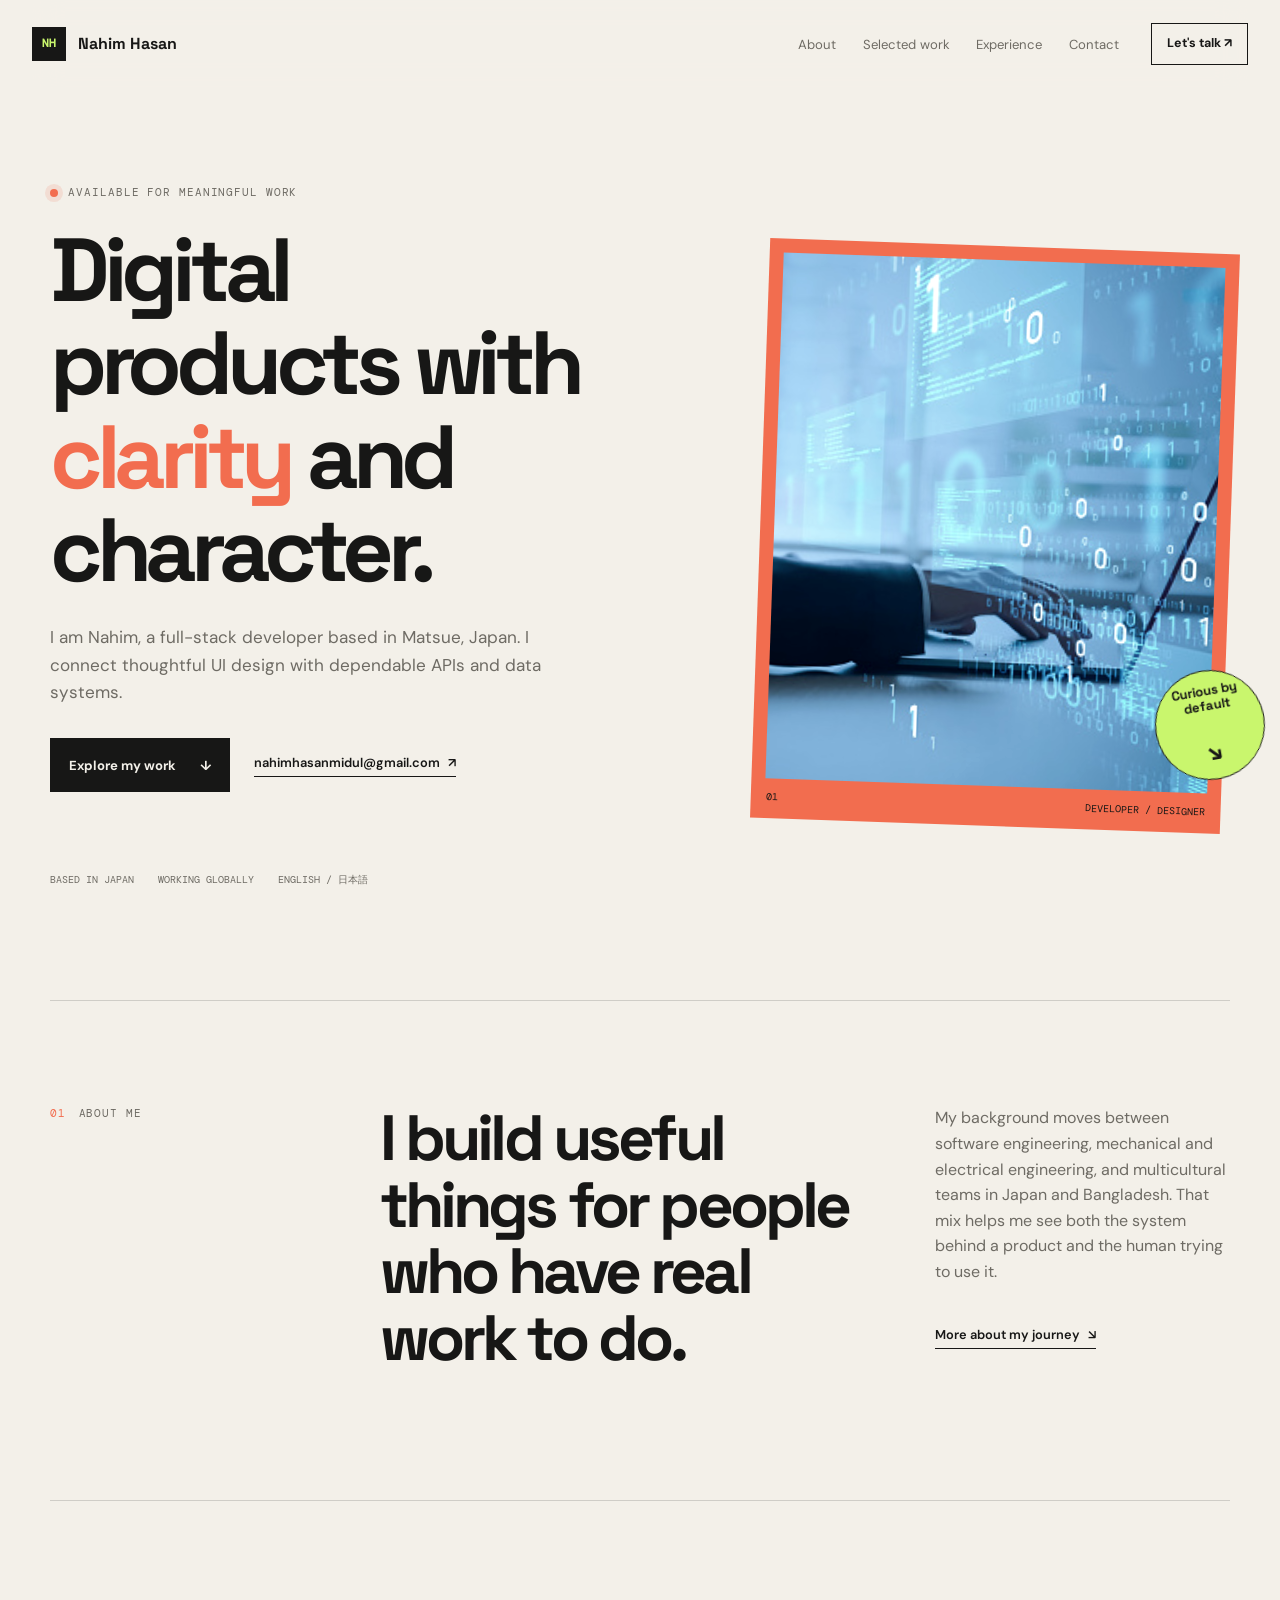
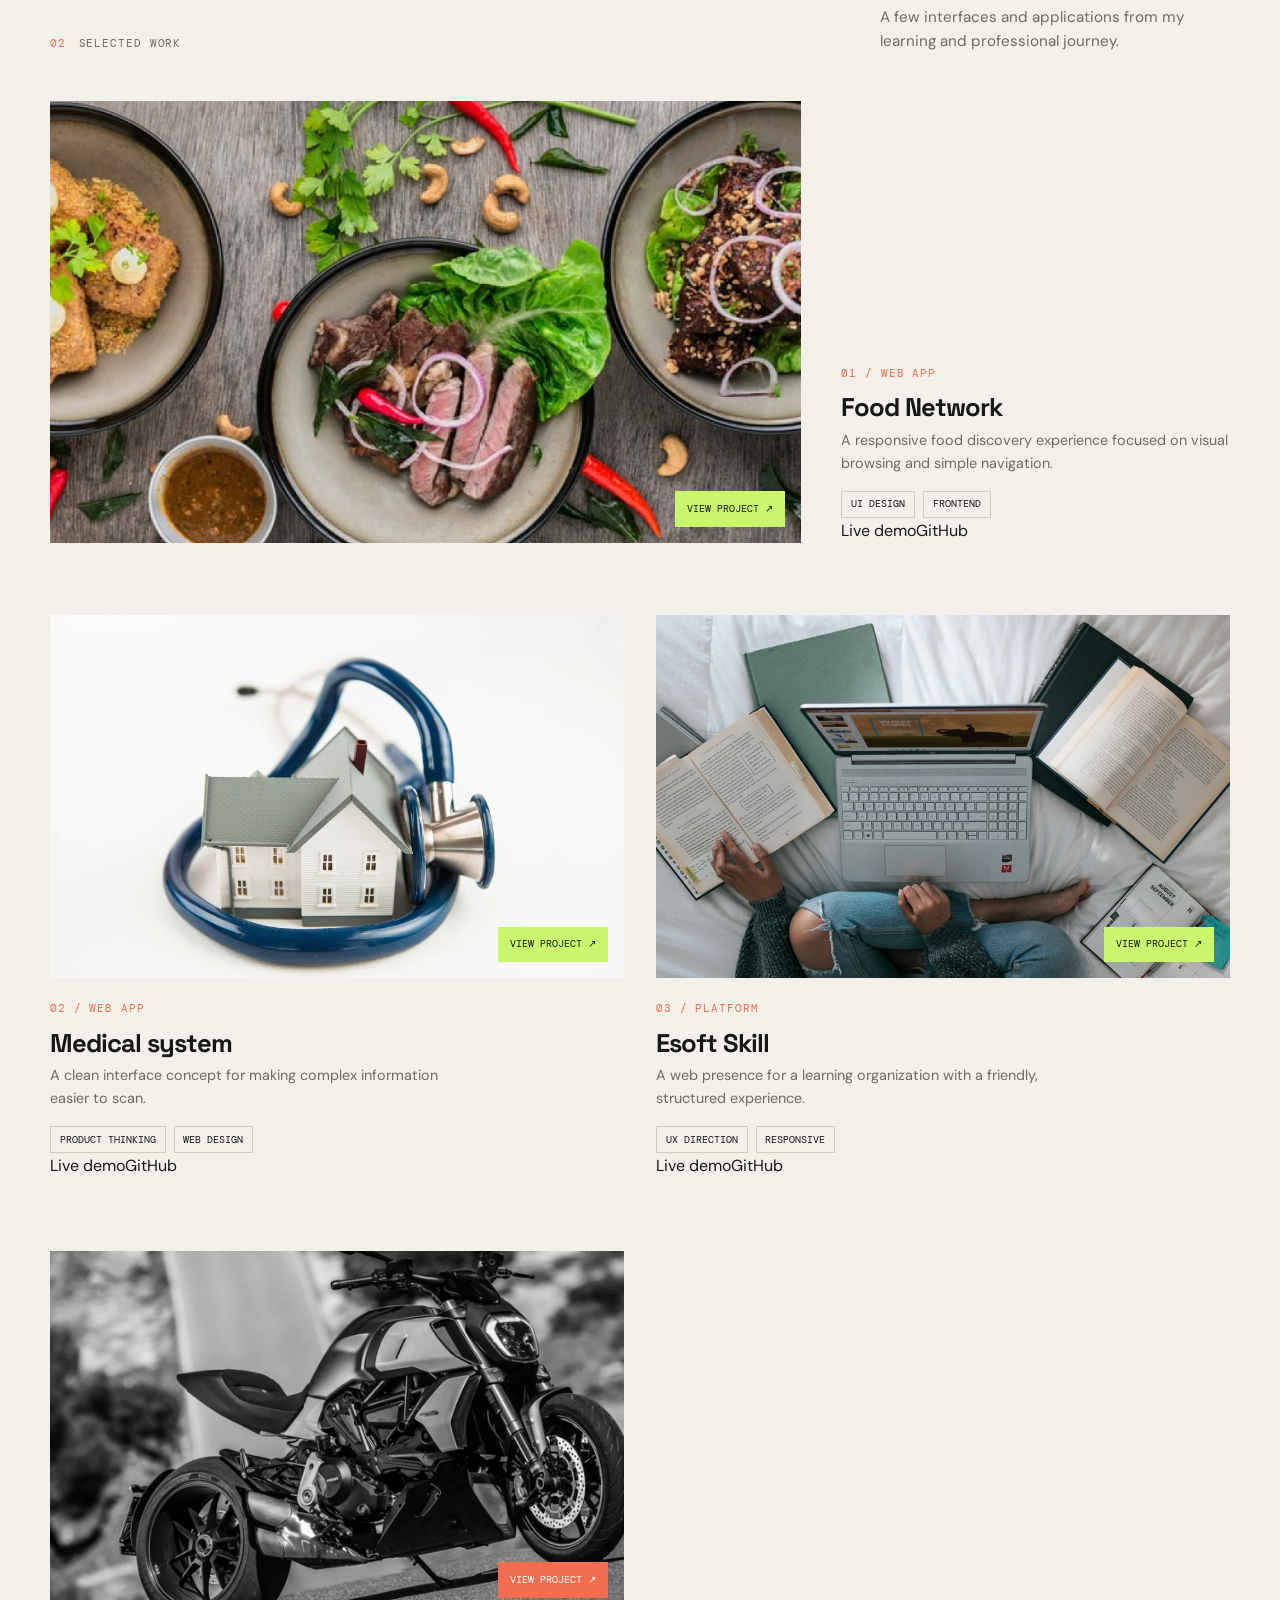
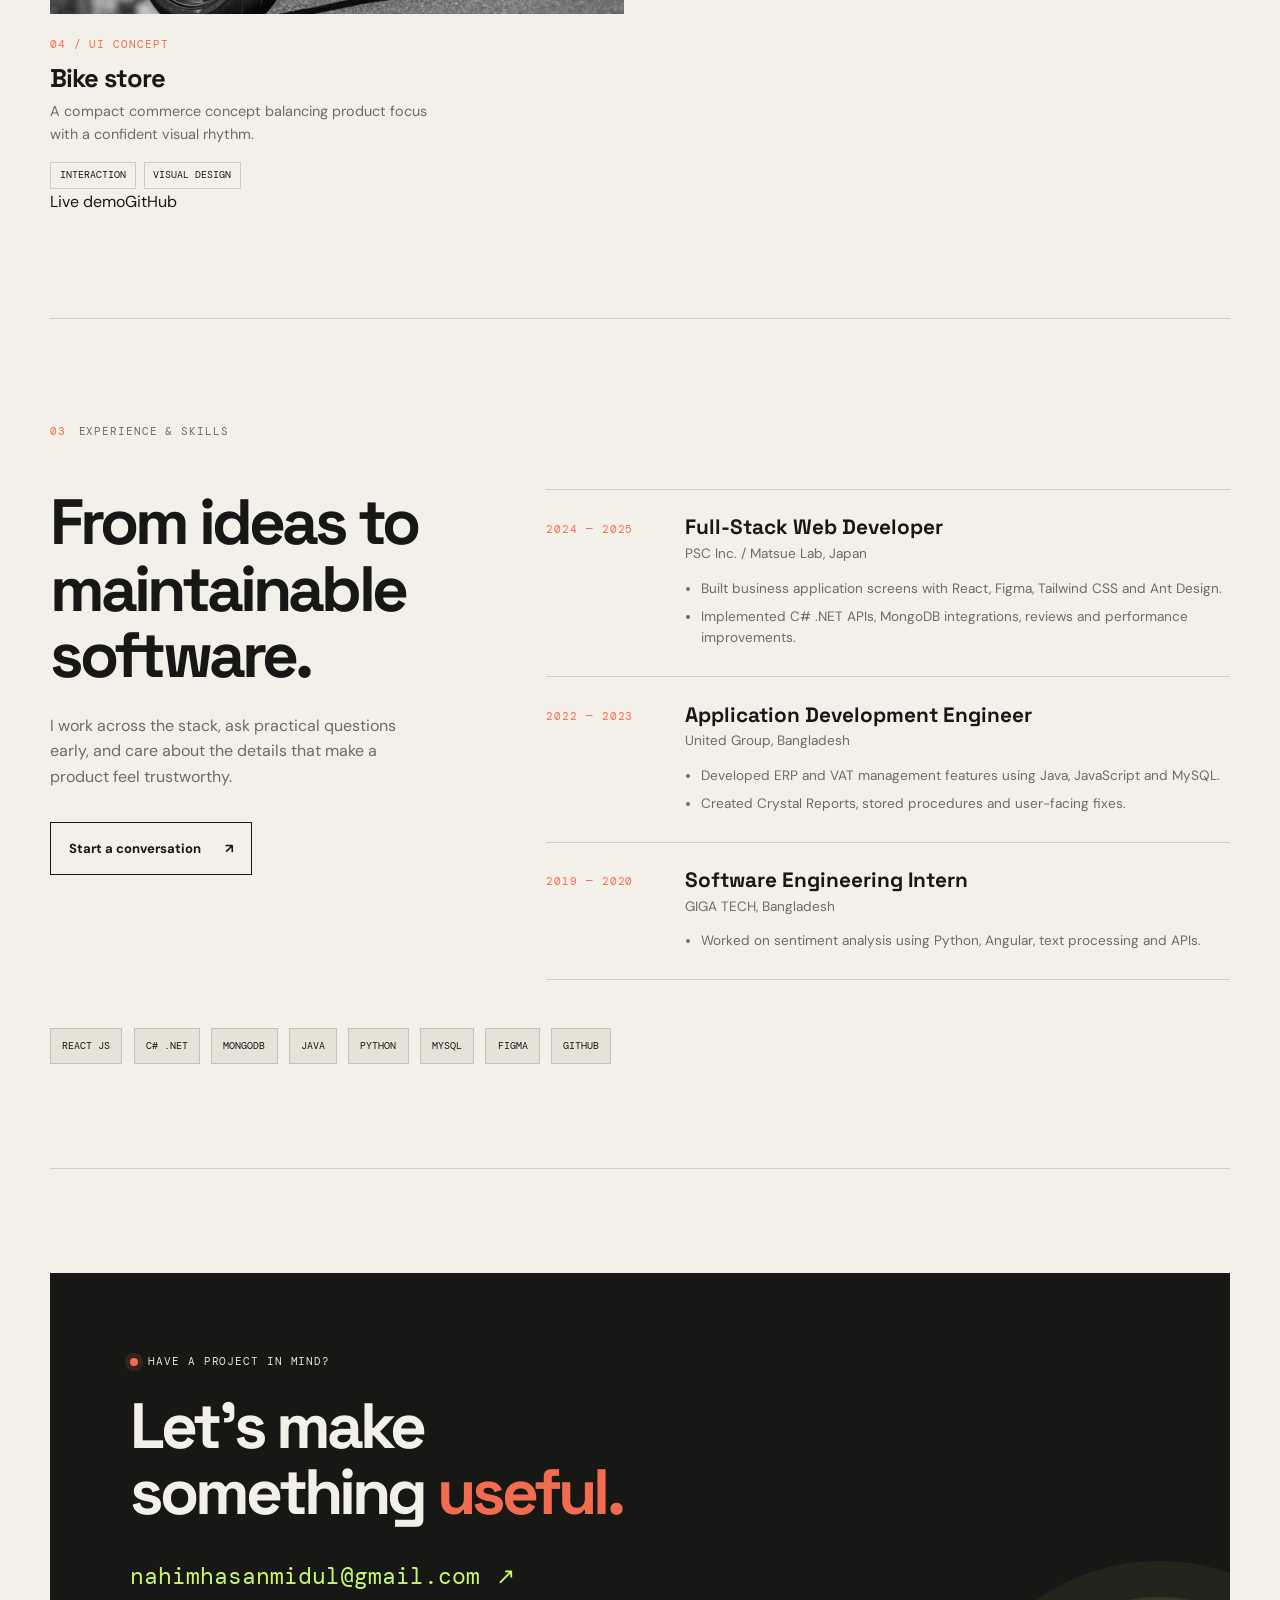
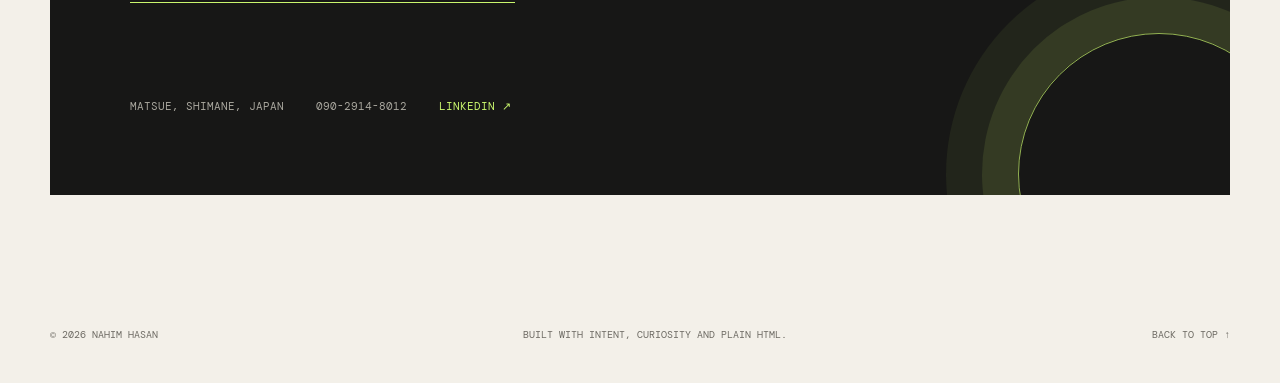
==== commit 9796e56c: "update" ====
--- a/index.html
+++ b/index.html
@@ -29,10 +29,10 @@
       <section id="about" class="intro section-shell section-rule"><div class="section-label"><span>01</span> About me</div><div class="intro-content"><h2>I build useful things for people who have real work to do.</h2><div class="intro-details"><p>My background moves between software engineering, mechanical and electrical engineering, and multicultural teams in Japan and Bangladesh. That mix helps me see both the system behind a product and the human trying to use it.</p><a class="text-link" href="#experience">More about my journey <span aria-hidden="true">↘</span></a></div></div></section>
 
       <section id="work" class="work section-shell section-rule"><div class="section-heading"><div class="section-label"><span>02</span> Selected work</div><p>A few interfaces and applications from my learning and professional journey.</p></div><div class="project-grid">
-        <article class="project-card project-card-featured reveal"><button class="project-image" type="button" data-image="assets/img/food-network/Project Cover1.jpg" data-title="Food Network"><img src="assets/img/food-network/Project Cover1.jpg" alt="Food Network web application design" loading="lazy" /><span class="image-action">View project ↗</span></button><div class="project-info"><span class="project-index">01 / Web app</span><h3>Food Network</h3><p>A responsive food discovery experience focused on visual browsing and simple navigation.</p><div class="tag-list"><span>UI design</span><span>Frontend</span></div></div></article>
-        <article class="project-card reveal reveal-delay"><button class="project-image" type="button" data-image="assets/img/medL/medL1.png" data-title="Medical system"><img src="assets/img/medL/medL1.png" alt="Medical system web application design" loading="lazy" /><span class="image-action">View project ↗</span></button><div class="project-info"><span class="project-index">02 / Web app</span><h3>Medical system</h3><p>A clean interface concept for making complex information easier to scan.</p><div class="tag-list"><span>Product thinking</span><span>Web design</span></div></div></article>
-        <article class="project-card reveal"><button class="project-image" type="button" data-image="assets/img/Esoft-skill/soft-skill1.png" data-title="Esoft Skill"><img src="assets/img/Esoft-skill/soft-skill1.png" alt="Esoft Skill organization website" loading="lazy" /><span class="image-action">View project ↗</span></button><div class="project-info"><span class="project-index">03 / Platform</span><h3>Esoft Skill</h3><p>A web presence for a learning organization with a friendly, structured experience.</p><div class="tag-list"><span>UX direction</span><span>Responsive</span></div></div></article>
-        <article class="project-card project-card-dark reveal reveal-delay"><button class="project-image" type="button" data-image="assets/img/bike/bike-1.png" data-title="Bike store concept"><img src="assets/img/bike/bike-1.png" alt="Bike store interface concept" loading="lazy" /><span class="image-action">View project ↗</span></button><div class="project-info"><span class="project-index">04 / UI concept</span><h3>Bike store</h3><p>A compact commerce concept balancing product focus with a confident visual rhythm.</p><div class="tag-list"><span>Interaction</span><span>Visual design</span></div></div></article>
+        <article class="project-card project-card-featured reveal"><button class="project-image" type="button" data-image="assets/img/food-network/Project Cover1.jpg" data-title="Food Network"><img src="assets/img/food-network/Project Cover1.jpg" alt="Food Network web application design" loading="lazy" /><span class="image-action">View project ↗</span></button><div class="project-info"><span class="project-index">01 / Web app</span><h3>Food Network</h3><p>A responsive food discovery experience focused on visual browsing and simple navigation.</p><div class="tag-list"><span>UI design</span><span>Frontend</span></div><div class="project-links"><a href="http://localhost:8000" target="_blank" rel="noreferrer">Live demo</a><a href="https://github.com/NahimHasan161255/food-network" target="_blank" rel="noreferrer">GitHub</a></div></div></article>
+        <article class="project-card reveal reveal-delay"><button class="project-image" type="button" data-image="assets/img/medL/medL1.png" data-title="Medical system"><img src="assets/img/medL/medL1.png" alt="Medical system web application design" loading="lazy" /><span class="image-action">View project ↗</span></button><div class="project-info"><span class="project-index">02 / Web app</span><h3>Medical system</h3><p>A clean interface concept for making complex information easier to scan.</p><div class="tag-list"><span>Product thinking</span><span>Web design</span></div><div class="project-links"><a href="http://localhost:8001" target="_blank" rel="noreferrer">Live demo</a><a href="https://github.com/NahimHasan161255/medical-system" target="_blank" rel="noreferrer">GitHub</a></div></div></article>
+        <article class="project-card reveal"><button class="project-image" type="button" data-image="assets/img/Esoft-skill/soft-skill1.png" data-title="Esoft Skill"><img src="assets/img/Esoft-skill/soft-skill1.png" alt="Esoft Skill organization website" loading="lazy" /><span class="image-action">View project ↗</span></button><div class="project-info"><span class="project-index">03 / Platform</span><h3>Esoft Skill</h3><p>A web presence for a learning organization with a friendly, structured experience.</p><div class="tag-list"><span>UX direction</span><span>Responsive</span></div><div class="project-links"><a href="http://localhost:8002" target="_blank" rel="noreferrer">Live demo</a><a href="https://github.com/NahimHasan161255/esoft-skill" target="_blank" rel="noreferrer">GitHub</a></div></div></article>
+        <article class="project-card project-card-dark reveal reveal-delay"><button class="project-image" type="button" data-image="assets/img/bike/bike-1.png" data-title="Bike store concept"><img src="assets/img/bike/bike-1.png" alt="Bike store interface concept" loading="lazy" /><span class="image-action">View project ↗</span></button><div class="project-info"><span class="project-index">04 / UI concept</span><h3>Bike store</h3><p>A compact commerce concept balancing product focus with a confident visual rhythm.</p><div class="tag-list"><span>Interaction</span><span>Visual design</span></div><div class="project-links"><a href="http://localhost:8003" target="_blank" rel="noreferrer">Live demo</a><a href="https://github.com/NahimHasan161255/bike-store" target="_blank" rel="noreferrer">GitHub</a></div></div></article>
       </div></section>
 
       <section id="experience" class="experience section-shell section-rule"><div class="section-label"><span>03</span> Experience &amp; skills</div><div class="experience-layout"><div><h2>From ideas to maintainable software.</h2><p class="muted-copy">I work across the stack, ask practical questions early, and care about the details that make a product feel trustworthy.</p><a class="button button-outline" href="mailto:nahimhasanmidul@gmail.com">Start a conversation <span aria-hidden="true">↗</span></a></div><div class="timeline"><article class="timeline-item"><span class="timeline-date">2024 — 2025</span><div><h3>Full-Stack Web Developer</h3><p>PSC Inc. / Matsue Lab, Japan</p><ul><li>Built business application screens with React, Figma, Tailwind CSS and Ant Design.</li><li>Implemented C# .NET APIs, MongoDB integrations, reviews and performance improvements.</li></ul></div></article><article class="timeline-item"><span class="timeline-date">2022 — 2023</span><div><h3>Application Development Engineer</h3><p>United Group, Bangladesh</p><ul><li>Developed ERP and VAT management features using Java, JavaScript and MySQL.</li><li>Created Crystal Reports, stored procedures and user-facing fixes.</li></ul></div></article><article class="timeline-item"><span class="timeline-date">2019 — 2020</span><div><h3>Software Engineering Intern</h3><p>GIGA TECH, Bangladesh</p><ul><li>Worked on sentiment analysis using Python, Angular, text processing and APIs.</li></ul></div></article></div></div><div class="toolkit"><span>React JS</span><span>C# .NET</span><span>MongoDB</span><span>Java</span><span>Python</span><span>MySQL</span><span>Figma</span><span>GitHub</span></div></section>
